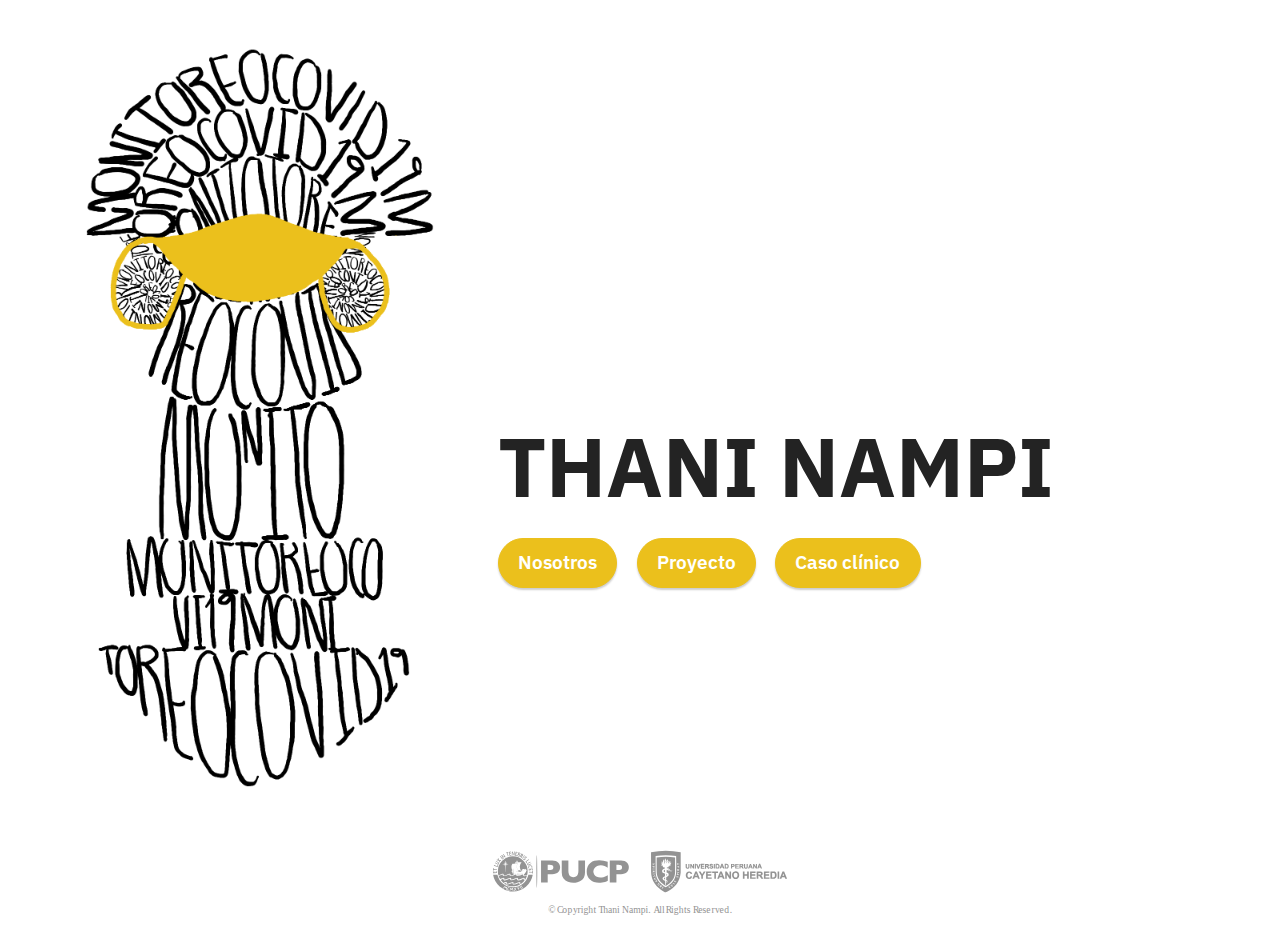
==== index.html @ bcd9b81a "semana2" ====
<!DOCTYPE html>
<html  >
<head>
  <!-- Site made with Mobirise Website Builder v5.0.29, https://mobirise.com -->
  <meta charset="UTF-8">
  <meta http-equiv="X-UA-Compatible" content="IE=edge">
  <meta name="generator" content="Mobirise v5.0.29, mobirise.com">
  <meta name="twitter:card" content="summary_large_image"/>
  <meta name="twitter:image:src" content="assets/images/index-meta.svg">
  <meta property="og:image" content="assets/images/index-meta.svg">
  <meta name="twitter:title" content="THANI NAMPI">
  <meta name="viewport" content="width=device-width, initial-scale=1, minimum-scale=1">
  <link rel="shortcut icon" href="assets/images/team-logo-70x70.png" type="image/x-icon">
  <meta name="description" content="Grupo 08 || Fundamentos de Biodiseño 2020-2">
  
  
  <title>THANI NAMPI</title>
  <link rel="stylesheet" href="assets/web/assets/mobirise-icons2/mobirise2.css">
  <link rel="stylesheet" href="assets/tether/tether.min.css">
  <link rel="stylesheet" href="assets/bootstrap/css/bootstrap.min.css">
  <link rel="stylesheet" href="assets/bootstrap/css/bootstrap-grid.min.css">
  <link rel="stylesheet" href="assets/bootstrap/css/bootstrap-reboot.min.css">
  <link rel="stylesheet" href="assets/animatecss/animate.css">
  <link rel="stylesheet" href="assets/dropdown/css/style.css">
  <link rel="stylesheet" href="assets/socicon/css/styles.css">
  <link rel="stylesheet" href="assets/theme/css/style.css">
  <link rel="preload" as="style" href="assets/mobirise/css/mbr-additional.css"><link rel="stylesheet" href="assets/mobirise/css/mbr-additional.css" type="text/css">
  
  
  
  
</head>
<body>


<section class="engine"><a href="https://mobirise.info/t">amp templates</a></section><section class="header11 cid-s9XpKI7TJL" id="header11-1l">

    

    

    <div class="container">
        <div class="row justify-content-center">
            <div class="col-12 col-md-4 image-wrapper">
                <img class="w-100" src="assets/images/home-header-870x1847.png" alt="">
            </div>
            <div class="col-12 col-md">
                <div class="text-wrapper text-center">
                    <h1 class="mbr-section-title mbr-fonts-style mb-3 display-1"><strong><br></strong><br><strong>THANI NAMPI</strong></h1>
                    
                    <div class="mbr-section-btn mt-3"><a class="btn btn-warning display-7" href="https://thani-nampi.github.io/fundbio20-2/nosotros.html">Nosotros</a> <a class="btn btn-warning display-7" href="proyecto.html">Proyecto</a> <a class="btn btn-warning display-7" href="caso_clinico.html">Caso clínico</a></div>
                </div>
            </div>
        </div>
    </div>
</section>

<section class="footer3 cid-sa3lIPbb8j" once="footers" id="footer3-1z">

    

    

    <div class="container">
        <div class="media-container-row align-center mbr-white">
            
            
            <div class="row row-copirayt">
                <p class="mbr-text mb-0 mbr-fonts-style mbr-white align-center display-4"></p>
            </div>
        </div>
    </div>
</section>


  <script src="assets/web/assets/jquery/jquery.min.js"></script>
  <script src="assets/popper/popper.min.js"></script>
  <script src="assets/tether/tether.min.js"></script>
  <script src="assets/bootstrap/js/bootstrap.min.js"></script>
  <script src="assets/smoothscroll/smooth-scroll.js"></script>
  <script src="assets/viewportchecker/jquery.viewportchecker.js"></script>
  <script src="assets/dropdown/js/nav-dropdown.js"></script>
  <script src="assets/dropdown/js/navbar-dropdown.js"></script>
  <script src="assets/touchswipe/jquery.touch-swipe.min.js"></script>
  <script src="assets/theme/js/script.js"></script>
  
  
  
 <div id="scrollToTop" class="scrollToTop mbr-arrow-up"><a style="text-align: center;"><i class="mbr-arrow-up-icon mbr-arrow-up-icon-cm cm-icon cm-icon-smallarrow-up"></i></a></div>
    <input name="animation" type="hidden">
  </body>
</html>
---- assets/web/assets/mobirise-icons2/mobirise2.css ----
@font-face {
  font-family: 'Moririse2';
  font-display: swap;
  src:  url('mobirise2.eot?f2bix4');
  src:  url('mobirise2.eot?f2bix4#iefix') format('embedded-opentype'),
    url('mobirise2.ttf?f2bix4') format('truetype'),
    url('mobirise2.woff?f2bix4') format('woff'),
    url('mobirise2.svg?f2bix4#mobirise2') format('svg');
  font-weight: normal;
  font-style: normal;
}

[class^="mobi-"], [class*=" mobi-"] {
  /* use !important to prevent issues with browser extensions that change fonts */
  font-family: 'Moririse2' !important;
  speak: none;
  font-style: normal;
  font-weight: normal;
  font-variant: normal;
  text-transform: none;
  line-height: 1;

  /* Better Font Rendering =========== */
  -webkit-font-smoothing: antialiased;
  -moz-osx-font-smoothing: grayscale;
}

.mobi-mbri-add-submenu:before {
  content: "\e900";
}
.mobi-mbri-alert:before {
  content: "\e901";
}
.mobi-mbri-align-center:before {
  content: "\e902";
}
.mobi-mbri-align-justify:before {
  content: "\e903";
}
.mobi-mbri-align-left:before {
  content: "\e904";
}
.mobi-mbri-align-right:before {
  content: "\e905";
}
.mobi-mbri-android:before {
  content: "\e906";
}
.mobi-mbri-apple:before {
  content: "\e907";
}
.mobi-mbri-arrow-down:before {
  content: "\e908";
}
.mobi-mbri-arrow-next:before {
  content: "\e909";
}
.mobi-mbri-arrow-prev:before {
  content: "\e90a";
}
.mobi-mbri-arrow-up:before {
  content: "\e90b";
}
.mobi-mbri-bold:before {
  content: "\e90c";
}
.mobi-mbri-bookmark:before {
  content: "\e90d";
}
.mobi-mbri-bootstrap:before {
  content: "\e90e";
}
.mobi-mbri-briefcase:before {
  content: "\e90f";
}
.mobi-mbri-browse:before {
  content: "\e910";
}
.mobi-mbri-bulleted-list:before {
  content: "\e911";
}
.mobi-mbri-calendar:before {
  content: "\e912";
}
.mobi-mbri-camera:before {
  content: "\e913";
}
.mobi-mbri-cart-add:before {
  content: "\e914";
}
.mobi-mbri-cart-full:before {
  content: "\e915";
}
.mobi-mbri-cash:before {
  content: "\e916";
}
.mobi-mbri-change-style:before {
  content: "\e917";
}
.mobi-mbri-chat:before {
  content: "\e918";
}
.mobi-mbri-clock:before {
  content: "\e919";
}
.mobi-mbri-close:before {
  content: "\e91a";
}
.mobi-mbri-cloud:before {
  content: "\e91b";
}
.mobi-mbri-code:before {
  content: "\e91c";
}
.mobi-mbri-contact-form:before {
  content: "\e91d";
}
.mobi-mbri-credit-card:before {
  content: "\e91e";
}
.mobi-mbri-cursor-click:before {
  content: "\e91f";
}
.mobi-mbri-cust-feedback:before {
  content: "\e920";
}
.mobi-mbri-database:before {
  content: "\e921";
}
.mobi-mbri-delivery:before {
  content: "\e922";
}
.mobi-mbri-desktop:before {
  content: "\e923";
}
.mobi-mbri-devices:before {
  content: "\e924";
}
.mobi-mbri-down:before {
  content: "\e925";
}
.mobi-mbri-download-2:before {
  content: "\e926";
}
.mobi-mbri-download:before {
  content: "\e927";
}
.mobi-mbri-drag-n-drop-2:before {
  content: "\e928";
}
.mobi-mbri-drag-n-drop:before {
  content: "\e929";
}
.mobi-mbri-edit-2:before {
  content: "\e92a";
}
.mobi-mbri-edit:before {
  content: "\e92b";
}
.mobi-mbri-error:before {
  content: "\e92c";
}
.mobi-mbri-extension:before {
  content: "\e92d";
}
.mobi-mbri-features:before {
  content: "\e92e";
}
.mobi-mbri-file:before {
  content: "\e92f";
}
.mobi-mbri-flag:before {
  content: "\e930";
}
.mobi-mbri-folder:before {
  content: "\e931";
}
.mobi-mbri-gift:before {
  content: "\e932";
}
.mobi-mbri-github:before {
  content: "\e933";
}
.mobi-mbri-globe-2:before {
  content: "\e934";
}
.mobi-mbri-globe:before {
  content: "\e935";
}
.mobi-mbri-growing-chart:before {
  content: "\e936";
}
.mobi-mbri-hearth:before {
  content: "\e937";
}
.mobi-mbri-help:before {
  content: "\e938";
}
.mobi-mbri-home:before {
  content: "\e939";
}
.mobi-mbri-hot-cup:before {
  content: "\e93a";
}
.mobi-mbri-idea:before {
  content: "\e93b";
}
.mobi-mbri-image-gallery:before {
  content: "\e93c";
}
.mobi-mbri-image-slider:before {
  content: "\e93d";
}
.mobi-mbri-info:before {
  content: "\e93e";
}
.mobi-mbri-italic:before {
  content: "\e93f";
}
.mobi-mbri-key:before {
  content: "\e940";
}
.mobi-mbri-laptop:before {
  content: "\e941";
}
.mobi-mbri-layers:before {
  content: "\e942";
}
.mobi-mbri-left-right:before {
  content: "\e943";
}
.mobi-mbri-left:before {
  content: "\e944";
}
.mobi-mbri-letter:before {
  content: "\e945";
}
.mobi-mbri-like:before {
  content: "\e946";
}
.mobi-mbri-link:before {
  content: "\e947";
}
.mobi-mbri-lock:before {
  content: "\e948";
}
.mobi-mbri-login:before {
  content: "\e949";
}
.mobi-mbri-logout:before {
  content: "\e94a";
}
.mobi-mbri-magic-stick:before {
  content: "\e94b";
}
.mobi-mbri-map-pin:before {
  content: "\e94c";
}
.mobi-mbri-menu:before {
  content: "\e94d";
}
.mobi-mbri-mobile-2:before {
  content: "\e94e";
}
.mobi-mbri-mobile-horizontal:before {
  content: "\e94f";
}
.mobi-mbri-mobile:before {
  content: "\e950";
}
.mobi-mbri-mobirise:before {
  content: "\e951";
}
.mobi-mbri-more-horizontal:before {
  content: "\e952";
}
.mobi-mbri-more-vertical:before {
  content: "\e953";
}
.mobi-mbri-music:before {
  content: "\e954";
}
.mobi-mbri-new-file:before {
  content: "\e955";
}
.mobi-mbri-numbered-list:before {
  content: "\e956";
}
.mobi-mbri-opened-folder:before {
  content: "\e957";
}
.mobi-mbri-pages:before {
  content: "\e958";
}
.mobi-mbri-paper-plane:before {
  content: "\e959";
}
.mobi-mbri-paperclip:before {
  content: "\e95a";
}
.mobi-mbri-phone:before {
  content: "\e95b";
}
.mobi-mbri-photo:before {
  content: "\e95c";
}
.mobi-mbri-photos:before {
  content: "\e95d";
}
.mobi-mbri-pin:before {
  content: "\e95e";
}
.mobi-mbri-play:before {
  content: "\e95f";
}
.mobi-mbri-plus:before {
  content: "\e960";
}
.mobi-mbri-preview:before {
  content: "\e961";
}
.mobi-mbri-print:before {
  content: "\e962";
}
.mobi-mbri-protect:before {
  content: "\e963";
}
.mobi-mbri-question:before {
  content: "\e964";
}
.mobi-mbri-quote-left:before {
  content: "\e965";
}
.mobi-mbri-quote-right:before {
  content: "\e966";
}
.mobi-mbri-redo:before {
  content: "\e967";
}
.mobi-mbri-refresh:before {
  content: "\e968";
}
.mobi-mbri-responsive-2:before {
  content: "\e969";
}
.mobi-mbri-responsive:before {
  content: "\e96a";
}
.mobi-mbri-right:before {
  content: "\e96b";
}
.mobi-mbri-rocket:before {
  content: "\e96c";
}
.mobi-mbri-sad-face:before {
  content: "\e96d";
}
.mobi-mbri-sale:before {
  content: "\e96e";
}
.mobi-mbri-save:before {
  content: "\e96f";
}
.mobi-mbri-search:before {
  content: "\e970";
}
.mobi-mbri-setting-2:before {
  content: "\e971";
}
.mobi-mbri-setting-3:before {
  content: "\e972";
}
.mobi-mbri-setting:before {
  content: "\e973";
}
.mobi-mbri-share:before {
  content: "\e974";
}
.mobi-mbri-shopping-bag:before {
  content: "\e975";
}
.mobi-mbri-shopping-basket:before {
  content: "\e976";
}
.mobi-mbri-shopping-cart:before {
  content: "\e977";
}
.mobi-mbri-sites:before {
  content: "\e978";
}
.mobi-mbri-smile-face:before {
  content: "\e979";
}
.mobi-mbri-speed:before {
  content: "\e97a";
}
.mobi-mbri-star:before {
  content: "\e97b";
}
.mobi-mbri-success:before {
  content: "\e97c";
}
.mobi-mbri-sun:before {
  content: "\e97d";
}
.mobi-mbri-sun2:before {
  content: "\e97e";
}
.mobi-mbri-tablet-vertical:before {
  content: "\e97f";
}
.mobi-mbri-tablet:before {
  content: "\e980";
}
.mobi-mbri-target:before {
  content: "\e981";
}
.mobi-mbri-timer:before {
  content: "\e982";
}
.mobi-mbri-to-ftp:before {
  content: "\e983";
}
.mobi-mbri-to-local-drive:before {
  content: "\e984";
}
.mobi-mbri-touch-swipe:before {
  content: "\e985";
}
.mobi-mbri-touch:before {
  content: "\e986";
}
.mobi-mbri-trash:before {
  content: "\e987";
}
.mobi-mbri-underline:before {
  content: "\e988";
}
.mobi-mbri-undo:before {
  content: "\e989";
}
.mobi-mbri-unlink:before {
  content: "\e98a";
}
.mobi-mbri-unlock:before {
  content: "\e98b";
}
.mobi-mbri-up-down:before {
  content: "\e98c";
}
.mobi-mbri-up:before {
  content: "\e98d";
}
.mobi-mbri-update:before {
  content: "\e98e";
}
.mobi-mbri-upload-2:before {
  content: "\e98f";
}
.mobi-mbri-upload:before {
  content: "\e990";
}
.mobi-mbri-user-2:before {
  content: "\e991";
}
.mobi-mbri-user:before {
  content: "\e992";
}
.mobi-mbri-users:before {
  content: "\e993";
}
.mobi-mbri-video-play:before {
  content: "\e994";
}
.mobi-mbri-video:before {
  content: "\e995";
}
.mobi-mbri-watch:before {
  content: "\e996";
}
.mobi-mbri-website-theme-2:before {
  content: "\e997";
}
.mobi-mbri-website-theme:before {
  content: "\e998";
}
.mobi-mbri-wifi:before {
  content: "\e999";
}
.mobi-mbri-windows:before {
  content: "\e99a";
}
.mobi-mbri-zoom-in:before {
  content: "\e99b";
}
.mobi-mbri-zoom-out:before {
  content: "\e99c";
}
---- assets/dropdown/css/style.css ----
.navbar-dropdown {
  left: 0;
  padding: 0;
  position: absolute;
  right: 0;
  top: 0;
  transition: all 0.45s ease;
  z-index: 1030;
  background: #282828; }
  .navbar-dropdown .navbar-logo {
    margin-right: 0.8rem;
    transition: margin 0.3s ease-in-out;
    vertical-align: middle; }
    .navbar-dropdown .navbar-logo img {
      height: 3.125rem;
      transition: all 0.3s ease-in-out; }
    .navbar-dropdown .navbar-logo.mbr-iconfont {
      font-size: 3.125rem;
      line-height: 3.125rem; }
  .navbar-dropdown .navbar-caption {
    font-weight: 700;
    white-space: normal;
    vertical-align: -4px;
    line-height: 3.125rem !important; }
    .navbar-dropdown .navbar-caption, .navbar-dropdown .navbar-caption:hover {
      color: inherit;
      text-decoration: none; }
  .navbar-dropdown .mbr-iconfont + .navbar-caption {
    vertical-align: -1px; }
  .navbar-dropdown.navbar-fixed-top {
    position: fixed; }
  .navbar-dropdown .navbar-brand span {
    vertical-align: -4px; }
  .navbar-dropdown.bg-color.transparent {
    background: none; }
  .navbar-dropdown.navbar-short .navbar-brand {
    padding: 0.625rem 0; }
    .navbar-dropdown.navbar-short .navbar-brand span {
      vertical-align: -1px; }
  .navbar-dropdown.navbar-short .navbar-caption {
    line-height: 2.375rem !important;
    vertical-align: -2px; }
  .navbar-dropdown.navbar-short .navbar-logo {
    margin-right: 0.5rem; }
    .navbar-dropdown.navbar-short .navbar-logo img {
      height: 2.375rem; }
    .navbar-dropdown.navbar-short .navbar-logo.mbr-iconfont {
      font-size: 2.375rem;
      line-height: 2.375rem; }
  .navbar-dropdown.navbar-short .mbr-table-cell {
    height: 3.625rem; }
  .navbar-dropdown .navbar-close {
    left: 0.6875rem;
    position: fixed;
    top: 0.75rem;
    z-index: 1000; }
  .navbar-dropdown .hamburger-icon {
    content: "";
    display: inline-block;
    vertical-align: middle;
    width: 16px;
    -webkit-box-shadow: 0 -6px 0 1px #282828,0 0 0 1px #282828,0 6px 0 1px #282828;
    -moz-box-shadow: 0 -6px 0 1px #282828,0 0 0 1px #282828,0 6px 0 1px #282828;
    box-shadow: 0 -6px 0 1px #282828,0 0 0 1px #282828,0 6px 0 1px #282828; }

.dropdown-menu .dropdown-toggle[data-toggle="dropdown-submenu"]::after {
  border-bottom: 0.35em solid transparent;
  border-left: 0.35em solid;
  border-right: 0;
  border-top: 0.35em solid transparent;
  margin-left: 0.3rem; }

.dropdown-menu .dropdown-item:focus {
  outline: 0; }

.nav-dropdown {
  font-size: 0.75rem;
  font-weight: 500;
  height: auto !important; }
  .nav-dropdown .nav-btn {
    padding-left: 1rem; }
  .nav-dropdown .link {
    margin: .667em 1.667em;
    font-weight: 500;
    padding: 0;
    transition: color .2s ease-in-out; }
    .nav-dropdown .link.dropdown-toggle {
      margin-right: 2.583em; }
      .nav-dropdown .link.dropdown-toggle::after {
        margin-left: .25rem;
        border-top: 0.35em solid;
        border-right: 0.35em solid transparent;
        border-left: 0.35em solid transparent;
        border-bottom: 0; }
      .nav-dropdown .link.dropdown-toggle[aria-expanded="true"] {
        margin: 0;
        padding: 0.667em 3.263em  0.667em 1.667em; }
  .nav-dropdown .link::after,
  .nav-dropdown .dropdown-item::after {
    color: inherit; }
  .nav-dropdown .btn {
    font-size: 0.75rem;
    font-weight: 700;
    letter-spacing: 0;
    margin-bottom: 0;
    padding-left: 1.25rem;
    padding-right: 1.25rem; }
  .nav-dropdown .dropdown-menu {
    border-radius: 0;
    border: 0;
    left: 0;
    margin: 0;
    padding-bottom: 1.25rem;
    padding-top: 1.25rem;
    position: relative; }
  .nav-dropdown .dropdown-submenu {
    margin-left: 0.125rem;
    top: 0; }
  .nav-dropdown .dropdown-item {
    font-weight: 500;
    line-height: 2;
    padding: 0.3846em 4.615em 0.3846em 1.5385em;
    position: relative;
    transition: color .2s ease-in-out, background-color .2s ease-in-out; }
    .nav-dropdown .dropdown-item::after {
      margin-top: -0.3077em;
      position: absolute;
      right: 1.1538em;
      top: 50%; }
    .nav-dropdown .dropdown-item:focus, .nav-dropdown .dropdown-item:hover {
      background: none; }

@media (max-width: 767px) {
  .nav-dropdown.navbar-toggleable-sm {
    bottom: 0;
    display: none;
    left: 0;
    overflow-x: hidden;
    position: fixed;
    top: 0;
    transform: translateX(-100%);
    -ms-transform: translateX(-100%);
    -webkit-transform: translateX(-100%);
    width: 18.75rem;
    z-index: 999; } }
.nav-dropdown.navbar-toggleable-xl {
  bottom: 0;
  display: none;
  left: 0;
  overflow-x: hidden;
  position: fixed;
  top: 0;
  transform: translateX(-100%);
  -ms-transform: translateX(-100%);
  -webkit-transform: translateX(-100%);
  width: 18.75rem;
  z-index: 999; }

.nav-dropdown-sm {
  display: block !important;
  overflow-x: hidden;
  overflow: auto;
  padding-top: 3.875rem; }
  .nav-dropdown-sm::after {
    content: "";
    display: block;
    height: 3rem;
    width: 100%; }
  .nav-dropdown-sm.collapse.in ~ .navbar-close {
    display: block !important; }
  .nav-dropdown-sm.collapsing, .nav-dropdown-sm.collapse.in {
    transform: translateX(0);
    -ms-transform: translateX(0);
    -webkit-transform: translateX(0);
    transition: all 0.25s ease-out;
    -webkit-transition: all 0.25s ease-out;
    background: #282828; }
  .nav-dropdown-sm.collapsing[aria-expanded="false"] {
    transform: translateX(-100%);
    -ms-transform: translateX(-100%);
    -webkit-transform: translateX(-100%); }
  .nav-dropdown-sm .nav-item {
    display: block;
    margin-left: 0 !important;
    padding-left: 0; }
  .nav-dropdown-sm .link,
  .nav-dropdown-sm .dropdown-item {
    border-top: 1px dotted rgba(255, 255, 255, 0.1);
    font-size: 0.8125rem;
    line-height: 1.6;
    margin: 0 !important;
    padding: 0.875rem 2.4rem 0.875rem 1.5625rem !important;
    position: relative;
    white-space: normal; }
    .nav-dropdown-sm .link:focus, .nav-dropdown-sm .link:hover,
    .nav-dropdown-sm .dropdown-item:focus,
    .nav-dropdown-sm .dropdown-item:hover {
      background: rgba(0, 0, 0, 0.2) !important;
      color: #c0a375; }
  .nav-dropdown-sm .nav-btn {
    position: relative;
    padding: 1.5625rem 1.5625rem 0 1.5625rem; }
    .nav-dropdown-sm .nav-btn::before {
      border-top: 1px dotted rgba(255, 255, 255, 0.1);
      content: "";
      left: 0;
      position: absolute;
      top: 0;
      width: 100%; }
    .nav-dropdown-sm .nav-btn + .nav-btn {
      padding-top: 0.625rem; }
      .nav-dropdown-sm .nav-btn + .nav-btn::before {
        display: none; }
  .nav-dropdown-sm .btn {
    padding: 0.625rem 0; }
  .nav-dropdown-sm .dropdown-toggle[data-toggle="dropdown-submenu"]::after {
    margin-left: .25rem;
    border-top: 0.35em solid;
    border-right: 0.35em solid transparent;
    border-left: 0.35em solid transparent;
    border-bottom: 0; }
  .nav-dropdown-sm .dropdown-toggle[data-toggle="dropdown-submenu"][aria-expanded="true"]::after {
    border-top: 0;
    border-right: 0.35em solid transparent;
    border-left: 0.35em solid transparent;
    border-bottom: 0.35em solid; }
  .nav-dropdown-sm .dropdown-menu {
    margin: 0;
    padding: 0;
    position: relative;
    top: 0;
    left: 0;
    width: 100%;
    border: 0;
    float: none;
    border-radius: 0;
    background: none; }
  .nav-dropdown-sm .dropdown-submenu {
    left: 100%;
    margin-left: 0.125rem;
    margin-top: -1.25rem;
    top: 0; }

.navbar-toggleable-sm .nav-dropdown .dropdown-menu {
  position: absolute; }

.navbar-toggleable-sm .nav-dropdown .dropdown-submenu {
  left: 100%;
  margin-left: 0.125rem;
  margin-top: -1.25rem;
  top: 0; }

.navbar-toggleable-sm.opened .nav-dropdown .dropdown-menu {
  position: relative; }

.navbar-toggleable-sm.opened .nav-dropdown .dropdown-submenu {
  left: 0;
  margin-left: 00rem;
  margin-top: 0rem;
  top: 0; }

.is-builder .nav-dropdown.collapsing {
  transition: none !important; }

/*# sourceMappingURL=style.css.map */
---- assets/socicon/css/styles.css ----
@charset "UTF-8";

@font-face {
  font-family: 'Socicon';
  src:  url('../fonts/socicon.eot');
  src:  url('../fonts/socicon.eot?#iefix') format('embedded-opentype'),
    url('../fonts/socicon.woff2') format('woff2'),
    url('../fonts/socicon.ttf') format('truetype'),
    url('../fonts/socicon.woff') format('woff'),
    url('../fonts/socicon.svg#socicon') format('svg');
  font-weight: normal;
  font-style: normal;
}

[data-icon]:before {
  font-family: "socicon" !important;
  content: attr(data-icon);
  font-style: normal !important;
  font-weight: normal !important;
  font-variant: normal !important;
  text-transform: none !important;
  speak: none;
  line-height: 1;
  -webkit-font-smoothing: antialiased;
  -moz-osx-font-smoothing: grayscale;
}

[class^="socicon-"], [class*=" socicon-"] {
  /* use !important to prevent issues with browser extensions that change fonts */
  font-family: 'Socicon' !important;
  speak: none;
  font-style: normal;
  font-weight: normal;
  font-variant: normal;
  text-transform: none;
  line-height: 1;

  /* Better Font Rendering =========== */
  -webkit-font-smoothing: antialiased;
  -moz-osx-font-smoothing: grayscale;
}

.socicon-eitaa:before {
  content: "\e97c";
}
.socicon-soroush:before {
  content: "\e97d";
}
.socicon-bale:before {
  content: "\e97e";
}
.socicon-zazzle:before {
  content: "\e97b";
}
.socicon-society6:before {
  content: "\e97a";
}
.socicon-redbubble:before {
  content: "\e979";
}
.socicon-avvo:before {
  content: "\e978";
}
.socicon-stitcher:before {
  content: "\e977";
}
.socicon-googlehangouts:before {
  content: "\e974";
}
.socicon-dlive:before {
  content: "\e975";
}
.socicon-vsco:before {
  content: "\e976";
}
.socicon-flipboard:before {
  content: "\e973";
}
.socicon-ubuntu:before {
  content: "\e958";
}
.socicon-artstation:before {
  content: "\e959";
}
.socicon-invision:before {
  content: "\e95a";
}
.socicon-torial:before {
  content: "\e95b";
}
.socicon-collectorz:before {
  content: "\e95c";
}
.socicon-seenthis:before {
  content: "\e95d";
}
.socicon-googleplaymusic:before {
  content: "\e95e";
}
.socicon-debian:before {
  content: "\e95f";
}
.socicon-filmfreeway:before {
  content: "\e960";
}
.socicon-gnome:before {
  content: "\e961";
}
.socicon-itchio:before {
  content: "\e962";
}
.socicon-jamendo:before {
  content: "\e963";
}
.socicon-mix:before {
  content: "\e964";
}
.socicon-sharepoint:before {
  content: "\e965";
}
.socicon-tinder:before {
  content: "\e966";
}
.socicon-windguru:before {
  content: "\e967";
}
.socicon-cdbaby:before {
  content: "\e968";
}
.socicon-elementaryos:before {
  content: "\e969";
}
.socicon-stage32:before {
  content: "\e96a";
}
.socicon-tiktok:before {
  content: "\e96b";
}
.socicon-gitter:before {
  content: "\e96c";
}
.socicon-letterboxd:before {
  content: "\e96d";
}
.socicon-threema:before {
  content: "\e96e";
}
.socicon-splice:before {
  content: "\e96f";
}
.socicon-metapop:before {
  content: "\e970";
}
.socicon-naver:before {
  content: "\e971";
}
.socicon-remote:before {
  content: "\e972";
}
.socicon-internet:before {
  content: "\e957";
}
.socicon-moddb:before {
  content: "\e94b";
}
.socicon-indiedb:before {
  content: "\e94c";
}
.socicon-traxsource:before {
  content: "\e94d";
}
.socicon-gamefor:before {
  content: "\e94e";
}
.socicon-pixiv:before {
  content: "\e94f";
}
.socicon-myanimelist:before {
  content: "\e950";
}
.socicon-blackberry:before {
  content: "\e951";
}
.socicon-wickr:before {
  content: "\e952";
}
.socicon-spip:before {
  content: "\e953";
}
.socicon-napster:before {
  content: "\e954";
}
.socicon-beatport:before {
  content: "\e955";
}
.socicon-hackerone:before {
  content: "\e956";
}
.socicon-hackernews:before {
  content: "\e946";
}
.socicon-smashwords:before {
  content: "\e947";
}
.socicon-kobo:before {
  content: "\e948";
}
.socicon-bookbub:before {
  content: "\e949";
}
.socicon-mailru:before {
  content: "\e94a";
}
.socicon-gitlab:before {
  content: "\e945";
}
.socicon-instructables:before {
  content: "\e944";
}
.socicon-portfolio:before {
  content: "\e943";
}
.socicon-codered:before {
  content: "\e940";
}
.socicon-origin:before {
  content: "\e941";
}
.socicon-nextdoor:before {
  content: "\e942";
}
.socicon-udemy:before {
  content: "\e93f";
}
.socicon-livemaster:before {
  content: "\e93e";
}
.socicon-crunchbase:before {
  content: "\e93b";
}
.socicon-homefy:before {
  content: "\e93c";
}
.socicon-calendly:before {
  content: "\e93d";
}
.socicon-realtor:before {
  content: "\e90f";
}
.socicon-tidal:before {
  content: "\e910";
}
.socicon-qobuz:before {
  content: "\e911";
}
.socicon-natgeo:before {
  content: "\e912";
}
.socicon-mastodon:before {
  content: "\e913";
}
.socicon-unsplash:before {
  content: "\e914";
}
.socicon-homeadvisor:before {
  content: "\e915";
}
.socicon-angieslist:before {
  content: "\e916";
}
.socicon-codepen:before {
  content: "\e917";
}
.socicon-slack:before {
  content: "\e918";
}
.socicon-openaigym:before {
  content: "\e919";
}
.socicon-logmein:before {
  content: "\e91a";
}
.socicon-fiverr:before {
  content: "\e91b";
}
.socicon-gotomeeting:before {
  content: "\e91c";
}
.socicon-aliexpress:before {
  content: "\e91d";
}
.socicon-guru:before {
  content: "\e91e";
}
.socicon-appstore:before {
  content: "\e91f";
}
.socicon-homes:before {
  content: "\e920";
}
.socicon-zoom:before {
  content: "\e921";
}
.socicon-alibaba:before {
  content: "\e922";
}
.socicon-craigslist:before {
  content: "\e923";
}
.socicon-wix:before {
  content: "\e924";
}
.socicon-redfin:before {
  content: "\e925";
}
.socicon-googlecalendar:before {
  content: "\e926";
}
.socicon-shopify:before {
  content: "\e927";
}
.socicon-freelancer:before {
  content: "\e928";
}
.socicon-seedrs:before {
  content: "\e929";
}
.socicon-bing:before {
  content: "\e92a";
}
.socicon-doodle:before {
  content: "\e92b";
}
.socicon-bonanza:before {
  content: "\e92c";
}
.socicon-squarespace:before {
  content: "\e92d";
}
.socicon-toptal:before {
  content: "\e92e";
}
.socicon-gust:before {
  content: "\e92f";
}
.socicon-ask:before {
  content: "\e930";
}
.socicon-trulia:before {
  content: "\e931";
}
.socicon-loomly:before {
  content: "\e932";
}
.socicon-ghost:before {
  content: "\e933";
}
.socicon-upwork:before {
  content: "\e934";
}
.socicon-fundable:before {
  content: "\e935";
}
.socicon-booking:before {
  content: "\e936";
}
.socicon-googlemaps:before {
  content: "\e937";
}
.socicon-zillow:before {
  content: "\e938";
}
.socicon-niconico:before {
  content: "\e939";
}
.socicon-toneden:before {
  content: "\e93a";
}
.socicon-augment:before {
  content: "\e908";
}
.socicon-bitbucket:before {
  content: "\e909";
}
.socicon-fyuse:before {
  content: "\e90a";
}
.socicon-yt-gaming:before {
  content: "\e90b";
}
.socicon-sketchfab:before {
  content: "\e90c";
}
.socicon-mobcrush:before {
  content: "\e90d";
}
.socicon-microsoft:before {
  content: "\e90e";
}
.socicon-pandora:before {
  content: "\e907";
}
.socicon-messenger:before {
  content: "\e906";
}
.socicon-gamewisp:before {
  content: "\e905";
}
.socicon-bloglovin:before {
  content: "\e904";
}
.socicon-tunein:before {
  content: "\e903";
}
.socicon-gamejolt:before {
  content: "\e901";
}
.socicon-trello:before {
  content: "\e902";
}
.socicon-spreadshirt:before {
  content: "\e900";
}
.socicon-500px:before {
  content: "\e000";
}
.socicon-8tracks:before {
  content: "\e001";
}
.socicon-airbnb:before {
  content: "\e002";
}
.socicon-alliance:before {
  content: "\e003";
}
.socicon-amazon:before {
  content: "\e004";
}
.socicon-amplement:before {
  content: "\e005";
}
.socicon-android:before {
  content: "\e006";
}
.socicon-angellist:before {
  content: "\e007";
}
.socicon-apple:before {
  content: "\e008";
}
.socicon-appnet:before {
  content: "\e009";
}
.socicon-baidu:before {
  content: "\e00a";
}
.socicon-bandcamp:before {
  content: "\e00b";
}
.socicon-battlenet:before {
  content: "\e00c";
}
.socicon-mixer:before {
  content: "\e00d";
}
.socicon-bebee:before {
  content: "\e00e";
}
.socicon-bebo:before {
  content: "\e00f";
}
.socicon-behance:before {
  content: "\e010";
}
.socicon-blizzard:before {
  content: "\e011";
}
.socicon-blogger:before {
  content: "\e012";
}
.socicon-buffer:before {
  content: "\e013";
}
.socicon-chrome:before {
  content: "\e014";
}
.socicon-coderwall:before {
  content: "\e015";
}
.socicon-curse:before {
  content: "\e016";
}
.socicon-dailymotion:before {
  content: "\e017";
}
.socicon-deezer:before {
  content: "\e018";
}
.socicon-delicious:before {
  content: "\e019";
}
.socicon-deviantart:before {
  content: "\e01a";
}
.socicon-diablo:before {
  content: "\e01b";
}
.socicon-digg:before {
  content: "\e01c";
}
.socicon-discord:before {
  content: "\e01d";
}
.socicon-disqus:before {
  content: "\e01e";
}
.socicon-douban:before {
  content: "\e01f";
}
.socicon-draugiem:before {
  content: "\e020";
}
.socicon-dribbble:before {
  content: "\e021";
}
.socicon-drupal:before {
  content: "\e022";
}
.socicon-ebay:before {
  content: "\e023";
}
.socicon-ello:before {
  content: "\e024";
}
.socicon-endomodo:before {
  content: "\e025";
}
.socicon-envato:before {
  content: "\e026";
}
.socicon-etsy:before {
  content: "\e027";
}
.socicon-facebook:before {
  content: "\e028";
}
.socicon-feedburner:before {
  content: "\e029";
}
.socicon-filmweb:before {
  content: "\e02a";
}
.socicon-firefox:before {
  content: "\e02b";
}
.socicon-flattr:before {
  content: "\e02c";
}
.socicon-flickr:before {
  content: "\e02d";
}
.socicon-formulr:before {
  content: "\e02e";
}
.socicon-forrst:before {
  content: "\e02f";
}
.socicon-foursquare:before {
  content: "\e030";
}
.socicon-friendfeed:before {
  content: "\e031";
}
.socicon-github:before {
  content: "\e032";
}
.socicon-goodreads:before {
  content: "\e033";
}
.socicon-google:before {
  content: "\e034";
}
.socicon-googlescholar:before {
  content: "\e035";
}
.socicon-googlegroups:before {
  content: "\e036";
}
.socicon-googlephotos:before {
  content: "\e037";
}
.socicon-googleplus:before {
  content: "\e038";
}
.socicon-grooveshark:before {
  content: "\e039";
}
.socicon-hackerrank:before {
  content: "\e03a";
}
.socicon-hearthstone:before {
  content: "\e03b";
}
.socicon-hellocoton:before {
  content: "\e03c";
}
.socicon-heroes:before {
  content: "\e03d";
}
.socicon-smashcast:before {
  content: "\e03e";
}
.socicon-horde:before {
  content: "\e03f";
}
.socicon-houzz:before {
  content: "\e040";
}
.socicon-icq:before {
  content: "\e041";
}
.socicon-identica:before {
  content: "\e042";
}
.socicon-imdb:before {
  content: "\e043";
}
.socicon-instagram:before {
  content: "\e044";
}
.socicon-issuu:before {
  content: "\e045";
}
.socicon-istock:before {
  content: "\e046";
}
.socicon-itunes:before {
  content: "\e047";
}
.socicon-keybase:before {
  content: "\e048";
}
.socicon-lanyrd:before {
  content: "\e049";
}
.socicon-lastfm:before {
  content: "\e04a";
}
.socicon-line:before {
  content: "\e04b";
}
.socicon-linkedin:before {
  content: "\e04c";
}
.socicon-livejournal:before {
  content: "\e04d";
}
.socicon-lyft:before {
  content: "\e04e";
}
.socicon-macos:before {
  content: "\e04f";
}
.socicon-mail:before {
  content: "\e050";
}
.socicon-medium:before {
  content: "\e051";
}
.socicon-meetup:before {
  content: "\e052";
}
.socicon-mixcloud:before {
  content: "\e053";
}
.socicon-modelmayhem:before {
  content: "\e054";
}
.socicon-mumble:before {
  content: "\e055";
}
.socicon-myspace:before {
  content: "\e056";
}
.socicon-newsvine:before {
  content: "\e057";
}
.socicon-nintendo:before {
  content: "\e058";
}
.socicon-npm:before {
  content: "\e059";
}
.socicon-odnoklassniki:before {
  content: "\e05a";
}
.socicon-openid:before {
  content: "\e05b";
}
.socicon-opera:before {
  content: "\e05c";
}
.socicon-outlook:before {
  content: "\e05d";
}
.socicon-overwatch:before {
  content: "\e05e";
}
.socicon-patreon:before {
  content: "\e05f";
}
.socicon-paypal:before {
  content: "\e060";
}
.socicon-periscope:before {
  content: "\e061";
}
.socicon-persona:before {
  content: "\e062";
}
.socicon-pinterest:before {
  content: "\e063";
}
.socicon-play:before {
  content: "\e064";
}
.socicon-player:before {
  content: "\e065";
}
.socicon-playstation:before {
  content: "\e066";
}
.socicon-pocket:before {
  content: "\e067";
}
.socicon-qq:before {
  content: "\e068";
}
.socicon-quora:before {
  content: "\e069";
}
.socicon-raidcall:before {
  content: "\e06a";
}
.socicon-ravelry:before {
  content: "\e06b";
}
.socicon-reddit:before {
  content: "\e06c";
}
.socicon-renren:before {
  content: "\e06d";
}
.socicon-researchgate:before {
  content: "\e06e";
}
.socicon-residentadvisor:before {
  content: "\e06f";
}
.socicon-reverbnation:before {
  content: "\e070";
}
.socicon-rss:before {
  content: "\e071";
}
.socicon-sharethis:before {
  content: "\e072";
}
.socicon-skype:before {
  content: "\e073";
}
.socicon-slideshare:before {
  content: "\e074";
}
.socicon-smugmug:before {
  content: "\e075";
}
.socicon-snapchat:before {
  content: "\e076";
}
.socicon-songkick:before {
  content: "\e077";
}
.socicon-soundcloud:before {
  content: "\e078";
}
.socicon-spotify:before {
  content: "\e079";
}
.socicon-stackexchange:before {
  content: "\e07a";
}
.socicon-stackoverflow:before {
  content: "\e07b";
}
.socicon-starcraft:before {
  content: "\e07c";
}
.socicon-stayfriends:before {
  content: "\e07d";
}
.socicon-steam:before {
  content: "\e07e";
}
.socicon-storehouse:before {
  content: "\e07f";
}
.socicon-strava:before {
  content: "\e080";
}
.socicon-streamjar:before {
  content: "\e081";
}
.socicon-stumbleupon:before {
  content: "\e082";
}
.socicon-swarm:before {
  content: "\e083";
}
.socicon-teamspeak:before {
  content: "\e084";
}
.socicon-teamviewer:before {
  content: "\e085";
}
.socicon-technorati:before {
  content: "\e086";
}
.socicon-telegram:before {
  content: "\e087";
}
.socicon-tripadvisor:before {
  content: "\e088";
}
.socicon-tripit:before {
  content: "\e089";
}
.socicon-triplej:before {
  content: "\e08a";
}
.socicon-tumblr:before {
  content: "\e08b";
}
.socicon-twitch:before {
  content: "\e08c";
}
.socicon-twitter:before {
  content: "\e08d";
}
.socicon-uber:before {
  content: "\e08e";
}
.socicon-ventrilo:before {
  content: "\e08f";
}
.socicon-viadeo:before {
  content: "\e090";
}
.socicon-viber:before {
  content: "\e091";
}
.socicon-viewbug:before {
  content: "\e092";
}
.socicon-vimeo:before {
  content: "\e093";
}
.socicon-vine:before {
  content: "\e094";
}
.socicon-vkontakte:before {
  content: "\e095";
}
.socicon-warcraft:before {
  content: "\e096";
}
.socicon-wechat:before {
  content: "\e097";
}
.socicon-weibo:before {
  content: "\e098";
}
.socicon-whatsapp:before {
  content: "\e099";
}
.socicon-wikipedia:before {
  content: "\e09a";
}
.socicon-windows:before {
  content: "\e09b";
}
.socicon-wordpress:before {
  content: "\e09c";
}
.socicon-wykop:before {
  content: "\e09d";
}
.socicon-xbox:before {
  content: "\e09e";
}
.socicon-xing:before {
  content: "\e09f";
}
.socicon-yahoo:before {
  content: "\e0a0";
}
.socicon-yammer:before {
  content: "\e0a1";
}
.socicon-yandex:before {
  content: "\e0a2";
}
.socicon-yelp:before {
  content: "\e0a3";
}
.socicon-younow:before {
  content: "\e0a4";
}
.socicon-youtube:before {
  content: "\e0a5";
}
.socicon-zapier:before {
  content: "\e0a6";
}
.socicon-zerply:before {
  content: "\e0a7";
}
.socicon-zomato:before {
  content: "\e0a8";
}
.socicon-zynga:before {
  content: "\e0a9";
}
---- assets/theme/css/style.css ----
section {
  background-color: #ffffff; }

.form-control:focus {
  box-shadow: none; }

:focus {
  outline: none; }

section,
.container,
.container-fluid {
  position: relative;
  word-wrap: break-word; }

a.mbr-iconfont:hover {
  text-decoration: none; }

.article .lead p,
.article .lead ul,
.article .lead ol,
.article .lead pre,
.article .lead blockquote {
  margin-bottom: 0; }

a {
  font-style: normal;
  font-weight: 400;
  cursor: pointer; }
  a, a:hover {
    text-decoration: none; }

figure {
  margin-bottom: 0; }

body {
  color: #232323; }

h1,
h2,
h3,
h4,
h5,
h6,
.display-1,
.display-2,
.display-4,
.display-5,
.display-7,
span,
p,
a {
  line-height: 1;
  word-break: break-word;
  word-wrap: break-word;
  font-weight: 400; }

b,
strong {
  font-weight: bold; }

input:-webkit-autofill, input:-webkit-autofill:hover, input:-webkit-autofill:focus, input:-webkit-autofill:active {
  transition-delay: 9999s;
  transition-property: background-color, color; }

textarea[type="hidden"] {
  display: none; }

body {
  position: relative; }

section {
  background-position: 50% 50%;
  background-repeat: no-repeat;
  background-size: cover; }
  section .mbr-background-video,
  section .mbr-background-video-preview {
    position: absolute;
    bottom: 0;
    left: 0;
    right: 0;
    top: 0; }

.hidden {
  visibility: hidden; }

.mbr-z-index20 {
  z-index: 20; }

/*! Base colors */
.mbr-white {
  color: #ffffff; }

.mbr-black {
  color: #111111; }

.mbr-bg-white {
  background-color: #ffffff; }

.mbr-bg-black {
  background-color: #000000; }

/*! Text-aligns */
.align-left {
  text-align: left; }

.align-center {
  text-align: center; }

.align-right {
  text-align: right; }

/*! Font-weight  */
.mbr-light {
  font-weight: 300; }

.mbr-regular {
  font-weight: 400; }

.mbr-semibold {
  font-weight: 500; }

.mbr-bold {
  font-weight: 700; }

/*! Media  */
.media-size-item {
  flex: 1 1 auto; }

.media-content {
  flex-basis: 100%; }

.media-container-row {
  display: flex;
  flex-direction: row;
  flex-wrap: wrap;
  justify-content: center;
  align-content: center;
  align-items: start; }
  .media-container-row .media-size-item {
    width: 400px; }

.media-container-column {
  display: flex;
  flex-direction: column;
  flex-wrap: wrap;
  justify-content: center;
  align-content: center;
  align-items: stretch; }
  .media-container-column > * {
    width: 100%; }

@media (min-width: 992px) {
  .media-container-row {
    flex-wrap: nowrap; } }
figure {
  overflow: hidden; }

figure[mbr-media-size] {
  transition: width 0.1s; }

img,
iframe {
  display: block;
  width: 100%; }

.card {
  background-color: transparent;
  border: none; }

.card-box {
  width: 100%; }

.card-img {
  text-align: center;
  flex-shrink: 0;
  -webkit-flex-shrink: 0; }

.media {
  max-width: 100%;
  margin: 0 auto; }

.mbr-figure {
  align-self: center; }

.media-container > div {
  max-width: 100%; }

.mbr-figure img,
.card-img img {
  width: 100%; }

@media (max-width: 991px) {
  .media-size-item {
    width: auto !important; }

  .media {
    width: auto; }

  .mbr-figure {
    width: 100% !important; } }
/*! Buttons */
.mbr-section-btn {
  margin-left: -0.6rem;
  margin-right: -0.6rem;
  font-size: 0; }

.btn {
  font-weight: 600;
  border-width: 1px;
  font-style: normal;
  margin: 0.6rem 0.6rem;
  white-space: normal;
  transition: all 0.2s ease-in-out;
  display: inline-flex;
  align-items: center;
  justify-content: center;
  word-break: break-word; }

.btn-sm {
  font-weight: 600;
  letter-spacing: 0px;
  transition: all 0.3s ease-in-out; }

.btn-md {
  font-weight: 600;
  letter-spacing: 0px;
  transition: all 0.3s ease-in-out; }

.btn-lg {
  font-weight: 600;
  letter-spacing: 0px;
  transition: all 0.3s ease-in-out; }

.btn-form {
  margin: 0; }
  .btn-form:hover {
    cursor: pointer; }

nav .mbr-section-btn {
  margin-left: 0rem;
  margin-right: 0rem; }

/*! Btn icon margin */
.btn .mbr-iconfont,
.btn.btn-sm .mbr-iconfont {
  order: 1;
  cursor: pointer;
  margin-left: 0.5rem;
  vertical-align: sub; }

.btn.btn-md .mbr-iconfont,
.btn.btn-md .mbr-iconfont {
  margin-left: 0.8rem; }

.mbr-regular {
  font-weight: 400; }

.mbr-semibold {
  font-weight: 500; }

.mbr-bold {
  font-weight: 700; }

[type="submit"] {
  -webkit-appearance: none; }

/*! Full-screen */
.mbr-fullscreen .mbr-overlay {
  min-height: 100vh; }

.mbr-fullscreen {
  display: flex;
  display: -webkit-flex;
  display: -moz-flex;
  display: -ms-flex;
  display: -o-flex;
  align-items: center;
  min-height: 100vh;
  padding-top: 3rem;
  padding-bottom: 3rem; }

/*! Map */
.map {
  height: 25rem;
  position: relative; }
  .map iframe {
    width: 100%;
    height: 100%; }

/* Form */
.form-asterisk {
  font-family: initial;
  position: absolute;
  top: -2px;
  font-weight: normal; }

/*! Scroll to top arrow */
.mbr-arrow-up {
  bottom: 25px;
  right: 90px;
  position: fixed;
  text-align: right;
  z-index: 5000;
  color: #ffffff;
  font-size: 32px; }

.mbr-arrow-up a {
  background: rgba(0, 0, 0, 0.2);
  border-radius: 50%;
  color: #fff;
  display: inline-block;
  height: 60px;
  width: 60px;
  outline-style: none !important;
  position: relative;
  text-decoration: none;
  transition: all 0.3s ease-in-out;
  cursor: pointer;
  text-align: center; }
  .mbr-arrow-up a:hover {
    background-color: rgba(0, 0, 0, 0.4); }
  .mbr-arrow-up a i {
    line-height: 60px; }

.mbr-arrow-up-icon {
  display: block;
  color: #fff; }

.mbr-arrow-up-icon::before {
  content: "\203a";
  display: inline-block;
  font-family: serif;
  font-size: 32px;
  line-height: 1;
  font-style: normal;
  position: relative;
  top: 6px;
  left: -4px;
  transform: rotate(-90deg); }

/*! Arrow Down */
.mbr-arrow {
  position: absolute;
  bottom: 45px;
  left: 50%;
  width: 60px;
  height: 60px;
  cursor: pointer;
  background-color: rgba(80, 80, 80, 0.5);
  border-radius: 50%;
  transform: translateX(-50%); }
  .mbr-arrow > a {
    display: inline-block;
    text-decoration: none;
    outline-style: none;
    animation: arrowdown 1.7s ease-in-out infinite; }
    .mbr-arrow > a > i {
      position: absolute;
      top: -2px;
      left: 15px;
      font-size: 2rem; }

@keyframes arrowdown {
  0% {
    transform: translateY(0px); }
  50% {
    transform: translateY(-5px); }
  100% {
    transform: translateY(0px); } }
@-webkit-keyframes arrowdown {
  0% {
    transform: translateY(0px); }
  50% {
    transform: translateY(-5px); }
  100% {
    transform: translateY(0px); } }
@media (max-width: 500px) {
  .mbr-arrow-up {
    left: 50%;
    right: auto; } }
/*Gradients animation*/
@keyframes gradient-animation {
  from {
    background-position: 0% 100%;
    animation-timing-function: ease-in-out; }
  to {
    background-position: 100% 0%;
    animation-timing-function: ease-in-out; } }
@-webkit-keyframes gradient-animation {
  from {
    background-position: 0% 100%;
    animation-timing-function: ease-in-out; }
  to {
    background-position: 100% 0%;
    animation-timing-function: ease-in-out; } }
.bg-gradient {
  background-size: 200% 200%;
  animation: gradient-animation 5s infinite alternate;
  -webkit-animation: gradient-animation 5s infinite alternate; }

.menu .navbar-brand {
  display: -webkit-flex; }
  .menu .navbar-brand span {
    display: flex;
    display: -webkit-flex; }
  .menu .navbar-brand .navbar-caption-wrap {
    display: -webkit-flex; }
  .menu .navbar-brand .navbar-logo img {
    display: -webkit-flex; }
@media (min-width: 768px) and (max-width: 991px) {
  .menu .navbar-toggleable-sm .navbar-nav {
    display: -webkit-box;
    display: -webkit-flex;
    display: -ms-flexbox; } }
@media (max-width: 991px) {
  .menu .navbar-collapse {
    max-height: 93.5vh; }
    .menu .navbar-collapse.show {
      overflow: auto; } }
@media (min-width: 992px) {
  .menu .navbar-nav.nav-dropdown {
    display: -webkit-flex; }
  .menu .navbar-toggleable-sm .navbar-collapse {
    display: -webkit-flex !important; }
  .menu .collapsed .navbar-collapse {
    max-height: 93.5vh; }
    .menu .collapsed .navbar-collapse.show {
      overflow: auto; } }
@media (max-width: 767px) {
  .menu .navbar-collapse {
    max-height: 80vh; } }

.nav-link .mbr-iconfont {
  margin-right: .5rem; }

.navbar {
  display: -webkit-flex;
  -webkit-flex-wrap: wrap;
  -webkit-align-items: center;
  -webkit-justify-content: space-between; }

.navbar-collapse {
  -webkit-flex-basis: 100%;
  -webkit-flex-grow: 1;
  -webkit-align-items: center; }

.nav-dropdown .link {
  padding: 0.667em 1.667em !important;
  margin: 0 !important; }

.nav {
  display: -webkit-flex;
  -webkit-flex-wrap: wrap; }

.row {
  display: -webkit-flex;
  -webkit-flex-wrap: wrap; }

.justify-content-center {
  -webkit-justify-content: center; }

.form-inline {
  display: -webkit-flex; }

.card-wrapper {
  -webkit-flex: 1; }

.carousel-control {
  z-index: 10;
  display: -webkit-flex; }

.carousel-controls {
  display: -webkit-flex; }

.media {
  display: -webkit-flex; }

.form-group:focus {
  outline: none; }

.jq-selectbox__select {
  padding: 7px 0;
  position: relative; }

.jq-selectbox__dropdown {
  overflow: hidden;
  border-radius: 10px;
  position: absolute;
  top: 100%;
  left: 0 !important;
  width: 100% !important; }

.jq-selectbox__trigger-arrow {
  right: 0;
  transform: translateY(-50%); }

.jq-selectbox li {
  padding: 1.07em 0.5em; }

input[type="range"] {
  padding-left: 0 !important;
  padding-right: 0 !important; }

.modal-dialog,
.modal-content {
  height: 100%; }

.modal-dialog .carousel-inner {
  height: calc(100vh - 1.75rem); }
  @media (max-width: 575px) {
    .modal-dialog .carousel-inner {
      height: calc(100vh - 1rem); } }

.carousel-item {
  text-align: center; }

.carousel-item img {
  margin: auto; }

.navbar-toggler {
  -webkit-align-self: flex-start;
  -ms-flex-item-align: start;
  align-self: flex-start;
  padding: 0.25rem 0.75rem;
  font-size: 1.25rem;
  line-height: 1;
  background: transparent;
  border: 1px solid transparent;
  border-radius: 0.25rem; }

.navbar-toggler:focus,
.navbar-toggler:hover {
  text-decoration: none; }

.navbar-toggler-icon {
  display: inline-block;
  width: 1.5em;
  height: 1.5em;
  vertical-align: middle;
  content: "";
  background: no-repeat center center;
  background-size: 100% 100%; }

.navbar-toggler-left {
  position: absolute;
  left: 1rem; }

.navbar-toggler-right {
  position: absolute;
  right: 1rem; }

@media (max-width: 575px) {
  .navbar-toggleable .navbar-nav .dropdown-menu {
    position: static;
    float: none; }

  .navbar-toggleable > .container {
    padding-right: 0;
    padding-left: 0; } }
@media (min-width: 576px) {
  .navbar-toggleable {
    flex-direction: row;
    flex-wrap: nowrap;
    align-items: center; }

  .navbar-toggleable .navbar-nav {
    flex-direction: row; }

  .navbar-toggleable .navbar-nav .nav-link {
    padding-right: 0.5rem;
    padding-left: 0.5rem; }

  .navbar-toggleable > .container {
    display: flex;
    flex-wrap: nowrap;
    align-items: center; }

  .navbar-toggleable .navbar-collapse {
    display: flex !important;
    width: 100%; }

  .navbar-toggleable .navbar-toggler {
    display: none; } }
@media (max-width: 767px) {
  .navbar-toggleable-sm .navbar-nav .dropdown-menu {
    position: static;
    float: none; }

  .navbar-toggleable-sm > .container {
    padding-right: 0;
    padding-left: 0; } }
@media (min-width: 768px) {
  .navbar-toggleable-sm {
    flex-direction: row;
    flex-wrap: nowrap;
    align-items: center; }

  .navbar-toggleable-sm .navbar-nav {
    flex-direction: row; }

  .navbar-toggleable-sm .navbar-nav .nav-link {
    padding-right: 0.5rem;
    padding-left: 0.5rem; }

  .navbar-toggleable-sm > .container {
    display: flex;
    flex-wrap: nowrap;
    align-items: center; }

  .navbar-toggleable-sm .navbar-collapse {
    display: none;
    width: 100%; }

  .navbar-toggleable-sm .navbar-toggler {
    display: none; } }
@media (max-width: 991px) {
  .navbar-toggleable-md .navbar-nav .dropdown-menu {
    position: static;
    float: none; }

  .navbar-toggleable-md > .container {
    padding-right: 0;
    padding-left: 0; } }
@media (min-width: 992px) {
  .navbar-toggleable-md {
    flex-direction: row;
    flex-wrap: nowrap;
    align-items: center; }

  .navbar-toggleable-md .navbar-nav {
    flex-direction: row; }

  .navbar-toggleable-md .navbar-nav .nav-link {
    padding-right: 0.5rem;
    padding-left: 0.5rem; }

  .navbar-toggleable-md > .container {
    display: flex;
    flex-wrap: nowrap;
    align-items: center; }

  .navbar-toggleable-md .navbar-collapse {
    display: flex !important;
    width: 100%; }

  .navbar-toggleable-md .navbar-toggler {
    display: none; } }
@media (max-width: 1199px) {
  .navbar-toggleable-lg .navbar-nav .dropdown-menu {
    position: static;
    float: none; }

  .navbar-toggleable-lg > .container {
    padding-right: 0;
    padding-left: 0; } }
@media (min-width: 1200px) {
  .navbar-toggleable-lg {
    flex-direction: row;
    flex-wrap: nowrap;
    align-items: center; }

  .navbar-toggleable-lg .navbar-nav {
    flex-direction: row; }

  .navbar-toggleable-lg .navbar-nav .nav-link {
    padding-right: 0.5rem;
    padding-left: 0.5rem; }

  .navbar-toggleable-lg > .container {
    display: flex;
    flex-wrap: nowrap;
    align-items: center; }

  .navbar-toggleable-lg .navbar-collapse {
    display: flex !important;
    width: 100%; }

  .navbar-toggleable-lg .navbar-toggler {
    display: none; } }
.navbar-toggleable-xl {
  flex-direction: row;
  flex-wrap: nowrap;
  align-items: center; }

.navbar-toggleable-xl .navbar-nav .dropdown-menu {
  position: static;
  float: none; }

.navbar-toggleable-xl > .container {
  padding-right: 0;
  padding-left: 0; }

.navbar-toggleable-xl .navbar-nav {
  flex-direction: row; }

.navbar-toggleable-xl .navbar-nav .nav-link {
  padding-right: 0.5rem;
  padding-left: 0.5rem; }

.navbar-toggleable-xl > .container {
  display: flex;
  flex-wrap: nowrap;
  align-items: center; }

.navbar-toggleable-xl .navbar-collapse {
  display: flex !important;
  width: 100%; }

.navbar-toggleable-xl .navbar-toggler {
  display: none; }

.card-img {
  width: auto; }

.menu .navbar.collapsed:not(.beta-menu) {
  flex-direction: column; }

.carousel-item.active,
.carousel-item-next,
.carousel-item-prev {
  display: -webkit-box;
  display: -webkit-flex;
  display: -ms-flexbox;
  display: flex; }

.note-air-layout .dropup .dropdown-menu,
.note-air-layout .navbar-fixed-bottom .dropdown .dropdown-menu {
  bottom: initial !important; }

html,
body {
  height: auto;
  min-height: 100vh; }

.dropup .dropdown-toggle::after {
  display: none; }

.mbr-section-title {
  font-style: normal;
  line-height: 1.3; }

.mbr-section-subtitle {
  line-height: 1.3; }

.mbr-text {
  font-style: normal;
  line-height: 1.7; }

body {
  font-style: normal;
  line-height: 1.5;
  font-weight: 400; }

#scrollToTop a i::before {
  content: "";
  position: absolute;
  display: block;
  border-bottom: 3px solid #fff;
  border-left: 3px solid #fff;
  width: 40%;
  height: 40%;
  left: 50%;
  top: 50%;
  -webkit-transform: rotate(135deg);
  transform: translateY(-30%) translateX(-50%) rotate(135deg); }

/* Others*/
.note-check a[data-value="Rubik"] {
  font-style: normal; }

.mbr-arrow a {
  color: #ffffff; }

@media (max-width: 767px) {
  .mbr-arrow {
    display: none; } }
.form-control-label {
  position: relative;
  cursor: pointer;
  margin-bottom: 0.357em;
  padding: 0; }

.alert {
  color: #ffffff;
  border-radius: 0;
  border: 0;
  font-size: 1.1rem;
  line-height: 1.5;
  margin-bottom: 1.875rem;
  padding: 1.25rem;
  position: relative;
  text-align: center; }
  .alert.alert-form::after {
    background-color: inherit;
    bottom: -7px;
    content: "";
    display: block;
    height: 14px;
    left: 50%;
    margin-left: -7px;
    position: absolute;
    transform: rotate(45deg);
    width: 14px; }

.form-control {
  background-color: #ffffff;
  background-clip: border-box;
  color: #232323;
  line-height: 1rem !important;
  height: auto;
  padding: 0.6rem 1.2rem;
  transition: border-color 0.25s ease 0s;
  border: 1px solid transparent !important;
  border-radius: 4px;
  box-shadow: rgba(0, 0, 0, 0.07) 0px 1px 1px 0px, rgba(0, 0, 0, 0.07) 0px 1px 3px 0px, rgba(0, 0, 0, 0.03) 0px 0px 0px 1px; }
  .form-active .form-control:invalid {
    border-color: red; }

form .row {
  margin-left: -0.6rem;
  margin-right: -0.6rem; }
  form .row [class*="col"] {
    padding-left: 0.6rem;
    padding-right: 0.6rem; }

form .mbr-section-btn {
  margin: 0;
  padding-left: 0.6rem;
  padding-right: 0.6rem; }

form .btn {
  display: flex;
  padding: 0.6rem 1.2rem;
  margin: 0; }

form .form-check-input {
  margin-top: .5; }

textarea.form-control {
  line-height: 1.5rem !important; }

.form-group {
  margin-bottom: 1.2rem; }

.form-control,
form .btn {
  min-height: 48px; }

.mbr-overlay {
  background-color: #000;
  bottom: 0;
  left: 0;
  opacity: 0.5;
  position: absolute;
  right: 0;
  top: 0;
  z-index: 0;
  pointer-events: none; }

blockquote {
  font-style: italic;
  padding: 3rem;
  font-size: 1.09rem;
  position: relative;
  border-left: 3px solid; }

ul,
ol,
pre,
blockquote {
  margin-bottom: 2.3125rem; }

pre {
  background: #f4f4f4;
  padding: 10px 24px;
  white-space: pre-wrap; }

.inactive {
  user-select: none;
  pointer-events: none;
  user-drag: none; }

.mbr-section__comments .row {
  justify-content: center; }

.mt-4 {
  margin-top: 2rem !important; }

.mb-4 {
  margin-bottom: 2rem !important; }

@media (min-width: 992px) {
  .container {
    padding-left: 16px;
    padding-right: 16px; }

  .row {
    margin-left: -16px;
    margin-right: -16px; }
    .row > [class*="col"] {
      padding-left: 16px;
      padding-right: 16px; } }
@media (min-width: 768px) {
  .container-fluid {
    padding-left: 32px;
    padding-right: 32px; } }
@media (min-width: 768px) and (max-width: 991px) {
  .mbr-container {
    padding-left: 32px;
    padding-right: 32px; } }
@media (max-width: 767px) {
  .mbr-container {
    padding-left: 16px;
    padding-right: 16px; } }
.card-wrapper,
.item-wrapper {
  overflow: hidden; }

.app-video-wrapper > img {
  opacity: 1; }

/*# sourceMappingURL=style.css.map */
.engine {
	position: absolute;
	text-indent: -2400px;
	text-align: center;
	padding: 0;
	top: 0;
	left: -2400px;
}
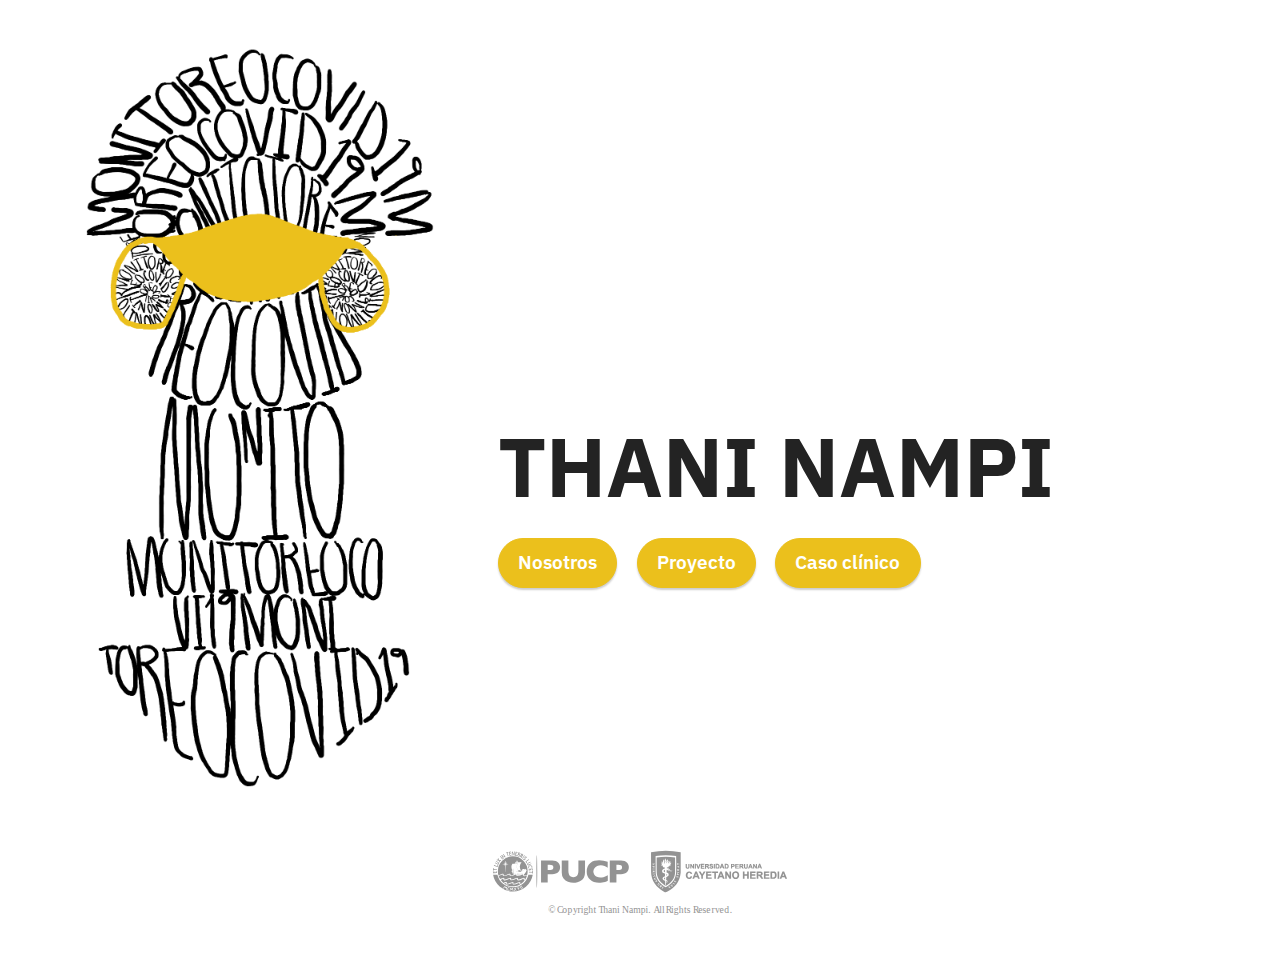
==== commit efd42bfd: "act. 1 semana4" ====
--- a/index.html
+++ b/index.html
@@ -1,10 +1,10 @@
 <!DOCTYPE html>
 <html  >
 <head>
-  <!-- Site made with Mobirise Website Builder v5.0.29, https://mobirise.com -->
+  <!-- Site made with Mobirise Website Builder v5.1.4, https://mobirise.com -->
   <meta charset="UTF-8">
   <meta http-equiv="X-UA-Compatible" content="IE=edge">
-  <meta name="generator" content="Mobirise v5.0.29, mobirise.com">
+  <meta name="generator" content="Mobirise v5.1.4, mobirise.com">
   <meta name="twitter:card" content="summary_large_image"/>
   <meta name="twitter:image:src" content="assets/images/index-meta.svg">
   <meta property="og:image" content="assets/images/index-meta.svg">
@@ -31,9 +31,10 @@
   
 </head>
 <body>
+  
 
 
-<section class="engine"><a href="https://mobirise.info/t">amp templates</a></section><section class="header11 cid-s9XpKI7TJL" id="header11-1l">
+<section class="header11 cid-s9XpKI7TJL" id="header11-1l">
 
     
 
@@ -70,20 +71,7 @@
             </div>
         </div>
     </div>
-</section>
-
-
-  <script src="assets/web/assets/jquery/jquery.min.js"></script>
-  <script src="assets/popper/popper.min.js"></script>
-  <script src="assets/tether/tether.min.js"></script>
-  <script src="assets/bootstrap/js/bootstrap.min.js"></script>
-  <script src="assets/smoothscroll/smooth-scroll.js"></script>
-  <script src="assets/viewportchecker/jquery.viewportchecker.js"></script>
-  <script src="assets/dropdown/js/nav-dropdown.js"></script>
-  <script src="assets/dropdown/js/navbar-dropdown.js"></script>
-  <script src="assets/touchswipe/jquery.touch-swipe.min.js"></script>
-  <script src="assets/theme/js/script.js"></script>
-  
+</section><section style="background-color: #fff; font-family: -apple-system, BlinkMacSystemFont, 'Segoe UI', 'Roboto', 'Helvetica Neue', Arial, sans-serif; color:#aaa; font-size:12px; padding: 0; align-items: center; display: flex;"><a href="https://mobirise.site/b" style="flex: 1 1; height: 3rem; padding-left: 1rem;"></a><p style="flex: 0 0 auto; margin:0; padding-right:1rem;"><a href="https://mobirise.site/s" style="color:#aaa;">Page</a> was designed with Mobirise web theme</p></section><script src="assets/web/assets/jquery/jquery.min.js"></script>  <script src="assets/popper/popper.min.js"></script>  <script src="assets/tether/tether.min.js"></script>  <script src="assets/bootstrap/js/bootstrap.min.js"></script>  <script src="assets/smoothscroll/smooth-scroll.js"></script>  <script src="assets/viewportchecker/jquery.viewportchecker.js"></script>  <script src="assets/dropdown/js/nav-dropdown.js"></script>  <script src="assets/dropdown/js/navbar-dropdown.js"></script>  <script src="assets/touchswipe/jquery.touch-swipe.min.js"></script>  <script src="assets/theme/js/script.js"></script>  
   
   
  <div id="scrollToTop" class="scrollToTop mbr-arrow-up"><a style="text-align: center;"><i class="mbr-arrow-up-icon mbr-arrow-up-icon-cm cm-icon cm-icon-smallarrow-up"></i></a></div>
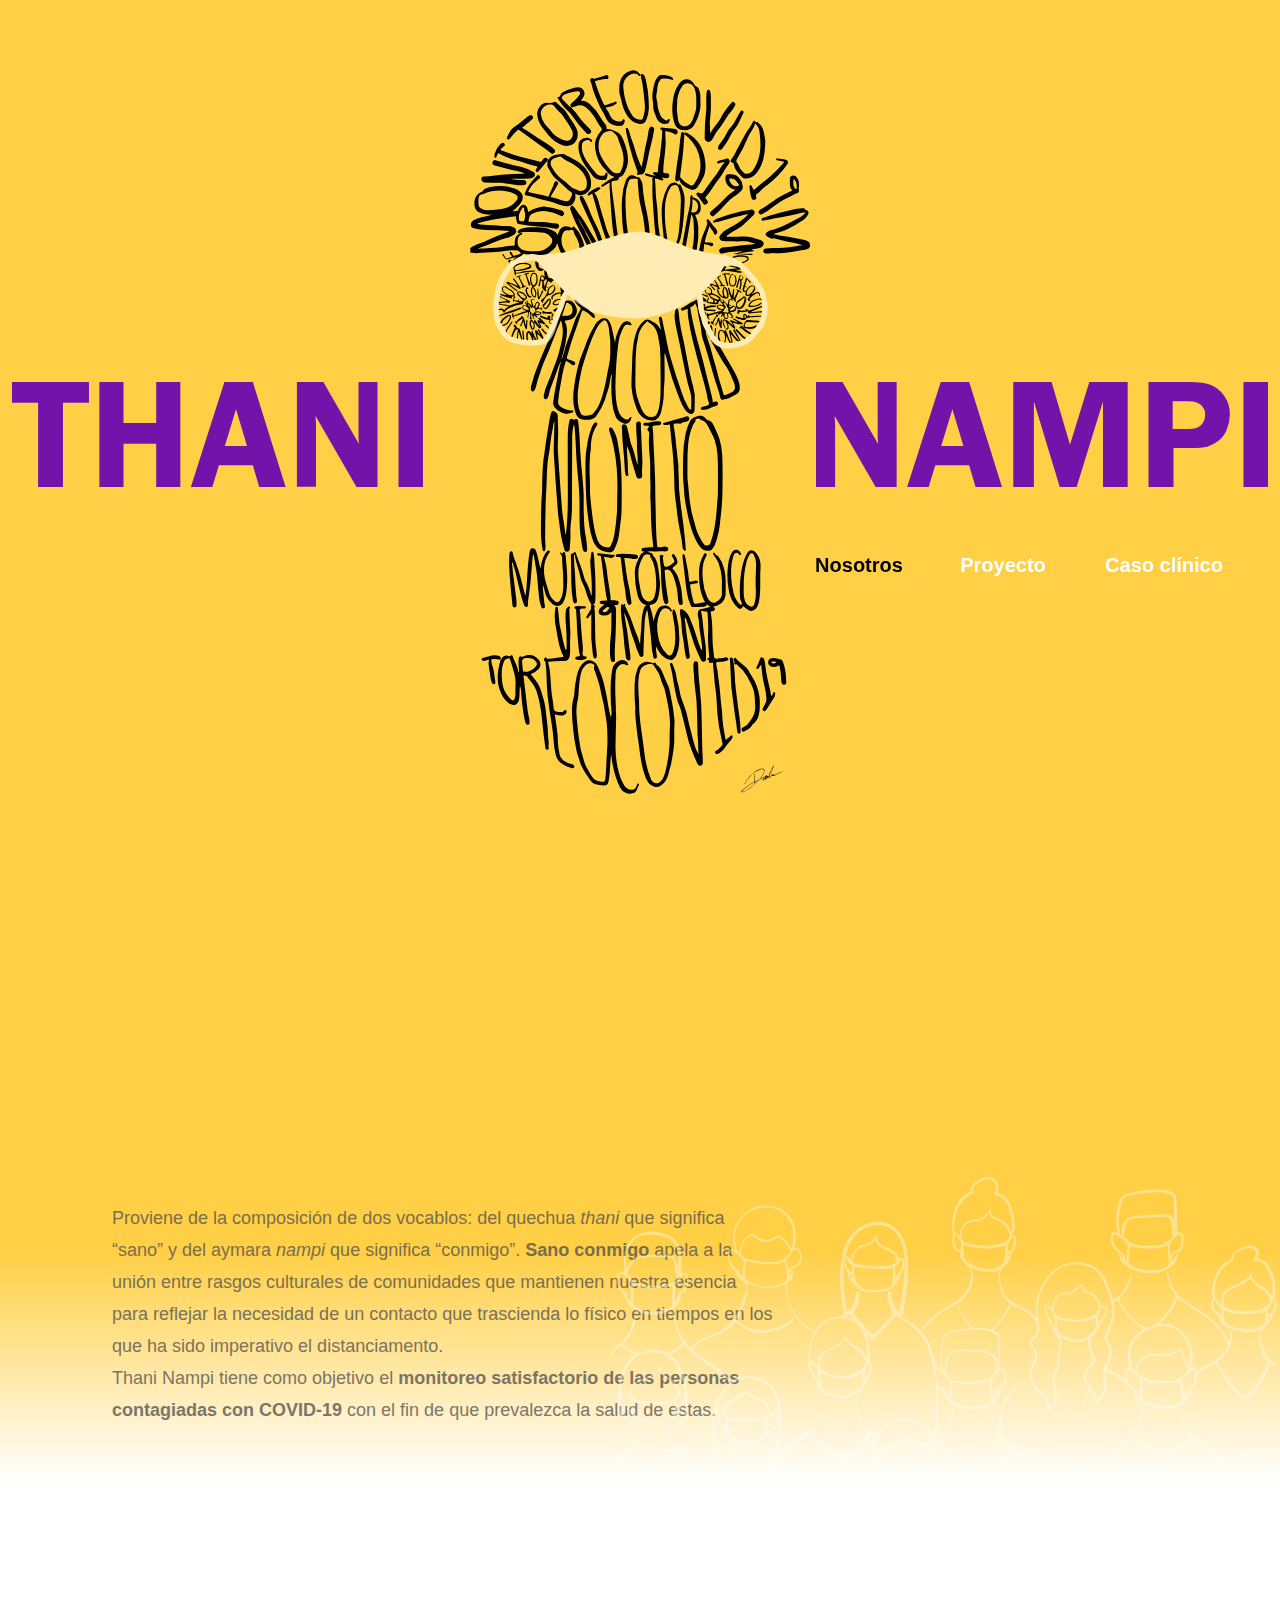
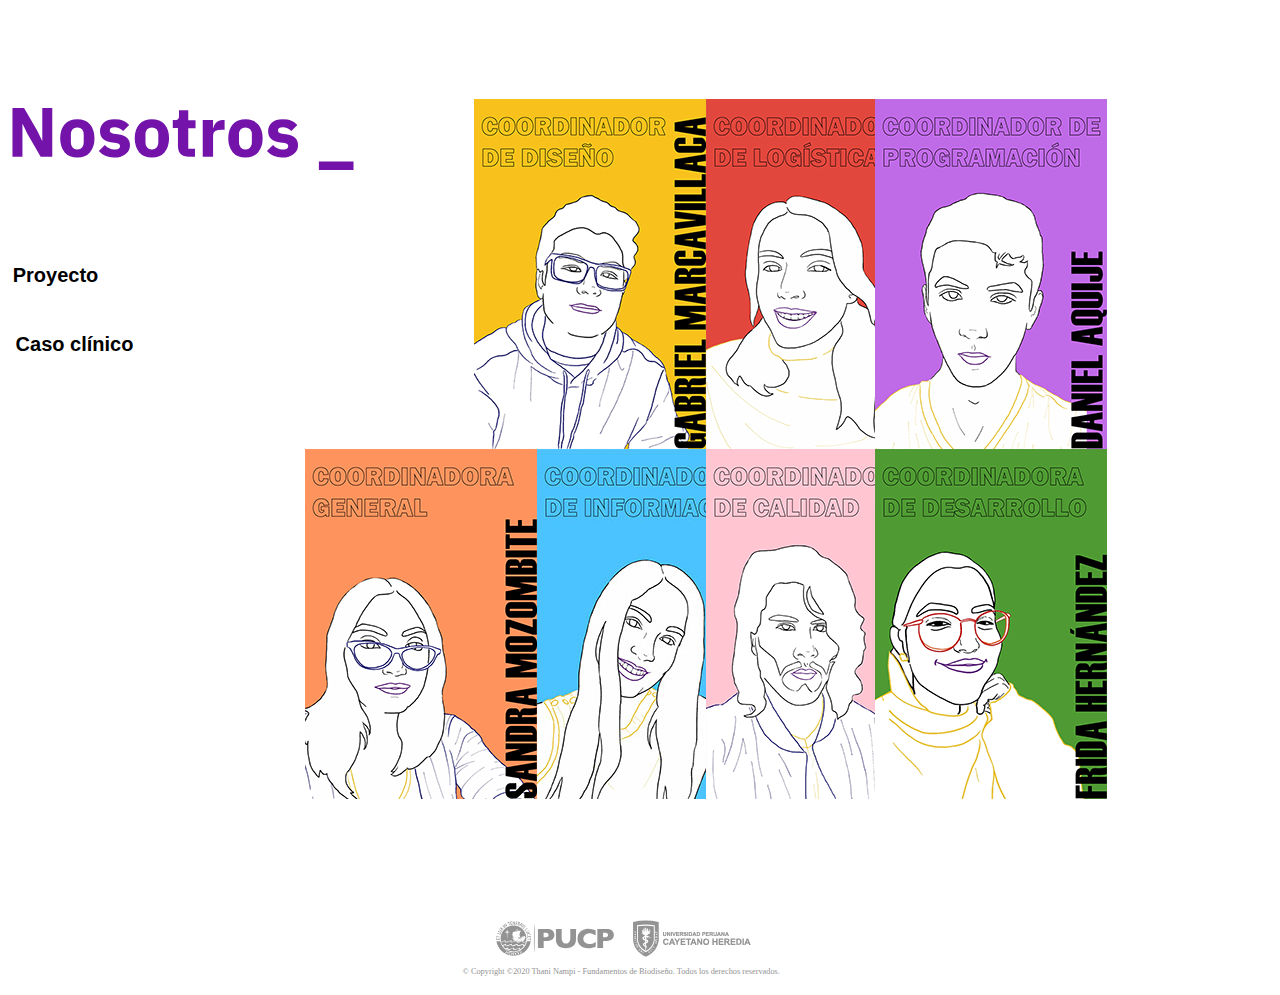
==== commit 2865f2a0: "Cambio portada" ====
--- a/index.html
+++ b/index.html
@@ -1,10 +1,29 @@
 <!DOCTYPE html>
-<html  >
-<head>
+<html class="nojs html css_verticalspacer" lang="en-US">
+ <head>
+
+  <meta http-equiv="Content-type" content="text/html;charset=UTF-8"/>
+  <meta name="generator" content="2018.1.1.386"/>
+  <meta name="viewport" content="width=device-width, initial-scale=1.0"/>
+  
+  <script type="text/javascript">
+   // Update the 'nojs'/'js' class on the html node
+document.documentElement.className = document.documentElement.className.replace(/\bnojs\b/g, 'js');
+
+// Check that all required assets are uploaded and up-to-date
+if(typeof Muse == "undefined") window.Muse = {}; window.Muse.assets = {"required":["museutils.js", "museconfig.js", "jquery.watch.js", "jquery.musepolyfill.bgsize.js", "webpro.js", "musewpslideshow.js", "jquery.museoverlay.js", "touchswipe.js", "require.js", "index.css"], "outOfDate":[]};
+</script>
+  
+  <link rel="shortcut icon" href="images/a-master-favicon.ico?crc=4100760751"/>
+  <title>Thani Nampi</title>
+  <!-- CSS -->
+  <link rel="stylesheet" type="text/css" href="css/site_global.css?crc=444006867"/>
+  <link rel="stylesheet" type="text/css" href="css/master_a-master.css?crc=4236556989"/>
+  <link rel="stylesheet" type="text/css" href="css/index.css?crc=480972847" id="pagesheet"/>
+    <!--custom head HTML-->
   <!-- Site made with Mobirise Website Builder v5.1.4, https://mobirise.com -->
   <meta charset="UTF-8">
   <meta http-equiv="X-UA-Compatible" content="IE=edge">
-  <meta name="generator" content="Mobirise v5.1.4, mobirise.com">
   <meta name="twitter:card" content="summary_large_image"/>
   <meta name="twitter:image:src" content="assets/images/index-meta.svg">
   <meta property="og:image" content="assets/images/index-meta.svg">
@@ -12,69 +31,262 @@
   <meta name="viewport" content="width=device-width, initial-scale=1, minimum-scale=1">
   <link rel="shortcut icon" href="assets/images/team-logo-70x70.png" type="image/x-icon">
   <meta name="description" content="Grupo 08 || Fundamentos de Biodiseño 2020-2">
-  
-  
+
+
   <title>THANI NAMPI</title>
-  <link rel="stylesheet" href="assets/web/assets/mobirise-icons2/mobirise2.css">
-  <link rel="stylesheet" href="assets/tether/tether.min.css">
-  <link rel="stylesheet" href="assets/bootstrap/css/bootstrap.min.css">
-  <link rel="stylesheet" href="assets/bootstrap/css/bootstrap-grid.min.css">
-  <link rel="stylesheet" href="assets/bootstrap/css/bootstrap-reboot.min.css">
-  <link rel="stylesheet" href="assets/animatecss/animate.css">
-  <link rel="stylesheet" href="assets/dropdown/css/style.css">
-  <link rel="stylesheet" href="assets/socicon/css/styles.css">
-  <link rel="stylesheet" href="assets/theme/css/style.css">
-  <link rel="preload" as="style" href="assets/mobirise/css/mbr-additional.css"><link rel="stylesheet" href="assets/mobirise/css/mbr-additional.css" type="text/css">
-  
-  
-  
-  
-</head>
-<body>
-  
-
-
-<section class="header11 cid-s9XpKI7TJL" id="header11-1l">
-
-    
-
-    
-
-    <div class="container">
-        <div class="row justify-content-center">
-            <div class="col-12 col-md-4 image-wrapper">
-                <img class="w-100" src="assets/images/home-header-870x1847.png" alt="">
-            </div>
-            <div class="col-12 col-md">
-                <div class="text-wrapper text-center">
-                    <h1 class="mbr-section-title mbr-fonts-style mb-3 display-1"><strong><br></strong><br><strong>THANI NAMPI</strong></h1>
-                    
-                    <div class="mbr-section-btn mt-3"><a class="btn btn-warning display-7" href="https://thani-nampi.github.io/fundbio20-2/nosotros.html">Nosotros</a> <a class="btn btn-warning display-7" href="proyecto.html">Proyecto</a> <a class="btn btn-warning display-7" href="caso_clinico.html">Caso clínico</a></div>
-                </div>
-            </div>
+ </head>
+ <body>
+
+  <div class="clearfix borderbox" id="page"><!-- group -->
+   <div class="clearfix grpelem" id="pu94"><!-- column -->
+    <div class="browser_width colelem" id="u94-bw">
+     <div id="u94"><!-- group -->
+      <div class="clearfix" id="u94_align_to_page">
+       <div class="clip_frame grpelem" id="u95" data-sizePolicy="fixed" data-pintopage="page_fixedCenter"><!-- svg -->
+        <img class="svg" id="u96" src="images/tumi.svg?crc=4066852654" width="340" height="724" alt="" data-mu-svgfallback="images/tumi_poster_.png?crc=3851488256"/>
+       </div>
+      </div>
+     </div>
+    </div>
+    <div class="clearfix colelem" id="pnosotros"><!-- group -->
+     <a class="anchor_item grpelem" id="nosotros" data-sizePolicy="fixed" data-pintopage="page_fluidx"></a>
+     <div class="browser_width grpelem" id="u107-bw">
+      <div class="gradient" id="u107"><!-- group -->
+       <div class="clearfix" id="u107_align_to_page">
+        <div class="clearfix grpelem" id="u111-15" data-sizePolicy="fixed" data-pintopage="page_fixedLeft"><!-- content -->
+         <p id="u111-8">Proviene de la composición de dos vocablos: del quechua <span id="u111-2">thani</span> que significa “sano” y del aymara <span id="u111-4">nampi</span> que significa “conmigo”. <span id="u111-6">Sano conmigo </span>apela a la unión entre rasgos culturales de comunidades que mantienen nuestra esencia para reflejar la necesidad de un contacto que trascienda lo físico en tiempos en los que ha sido imperativo el distanciamento.</p>
+         <p id="u111-12">Thani Nampi tiene como objetivo el <span id="u111-10">monitoreo satisfactorio de las personas contagiadas con COVID-19</span> con el fin de que prevalezca la salud de estas.</p>
+         <p id="u111-13">&nbsp;</p>
         </div>
-    </div>
-</section>
-
-<section class="footer3 cid-sa3lIPbb8j" once="footers" id="footer3-1z">
-
-    
-
-    
-
-    <div class="container">
-        <div class="media-container-row align-center mbr-white">
-            
-            
-            <div class="row row-copirayt">
-                <p class="mbr-text mb-0 mbr-fonts-style mbr-white align-center display-4"></p>
-            </div>
+       </div>
+      </div>
+     </div>
+     <div class="browser_width grpelem" id="u108-bw">
+      <div id="u108"><!-- group -->
+       <div class="clearfix" id="u108_align_to_page">
+        <div class="clip_frame grpelem" id="u170" data-sizePolicy="fixed" data-pintopage="page_fixedCenter"><!-- svg -->
+         <img class="svg" id="u171" src="images/nosotrostit.svg?crc=174546080" width="342" height="62" alt="" data-mu-svgfallback="images/nosotrostit_poster_.png?crc=330724386"/>
         </div>
-    </div>
-</section><section style="background-color: #fff; font-family: -apple-system, BlinkMacSystemFont, 'Segoe UI', 'Roboto', 'Helvetica Neue', Arial, sans-serif; color:#aaa; font-size:12px; padding: 0; align-items: center; display: flex;"><a href="https://mobirise.site/b" style="flex: 1 1; height: 3rem; padding-left: 1rem;"></a><p style="flex: 0 0 auto; margin:0; padding-right:1rem;"><a href="https://mobirise.site/s" style="color:#aaa;">Page</a> was designed with Mobirise web theme</p></section><script src="assets/web/assets/jquery/jquery.min.js"></script>  <script src="assets/popper/popper.min.js"></script>  <script src="assets/tether/tether.min.js"></script>  <script src="assets/bootstrap/js/bootstrap.min.js"></script>  <script src="assets/smoothscroll/smooth-scroll.js"></script>  <script src="assets/viewportchecker/jquery.viewportchecker.js"></script>  <script src="assets/dropdown/js/nav-dropdown.js"></script>  <script src="assets/dropdown/js/navbar-dropdown.js"></script>  <script src="assets/touchswipe/jquery.touch-swipe.min.js"></script>  <script src="assets/theme/js/script.js"></script>  
-  
-  
- <div id="scrollToTop" class="scrollToTop mbr-arrow-up"><a style="text-align: center;"><i class="mbr-arrow-up-icon mbr-arrow-up-icon-cm cm-icon cm-icon-smallarrow-up"></i></a></div>
-    <input name="animation" type="hidden">
-  </body>
-</html>+        <div class="PamphletWidget clearfix allow_click_through widget_invisible grpelem" id="pamphletu112" data-visibility="changed" style="visibility:hidden" data-islightbox="true" data-sizePolicy="fluidWidth" data-pintopage="page_fixedCenter"><!-- none box -->
+         <div class="clearfix" id="pu125"><!-- group -->
+          <div class="popup_anchor allow_click_through grpelem" data-col-pos="1" id="u125popup" data-lightbox="true">
+           <div class="ContainerGroup clearfix" data-col-pos="1" id="u125"><!-- stack box -->
+            <div class="Container clearfix grpelem" data-col-pos="0" id="u156"><!-- group -->
+             <div class="clearfix grpelem" id="pu161"><!-- group -->
+              <div class="grpelem" id="u161"><!-- simple frame --></div>
+              <div class="clearfix grpelem" id="u953"><!-- group -->
+               <div class="grpelem" id="u159" data-sizePolicy="fixed" data-pintopage="page_fluidx"><!-- simple frame --></div>
+               <div class="clip_frame grpelem" id="u157"><!-- image -->
+                <img class="block" id="u157_img" src="images/team-02.png?crc=4198740029" alt="" data-heightwidthratio="1.5081206496519721" data-image-width="431" data-image-height="650"/>
+               </div>
+              </div>
+             </div>
+             <div class="clearfix grpelem" id="u160-4"><!-- content -->
+              <div id="u160-3">
+               <p>Estudiante de Ingeniería Biomédica con el objetivo de cambiar el mundo. Responsable del equipo de diseño y de las agencias externas. Encargado de repartir y supervisar la carga de trabajo del departamento para optimizar los recursos del mismo, identificar la procedencia de los cuellos de botella, con la finalidad de poder anticipar necesidades y mejoras internas</p>
+              </div>
+             </div>
+            </div>
+            <div class="Container invi clearfix grpelem" data-col-pos="1" id="u960"><!-- group -->
+             <div class="clearfix grpelem" id="pu1008"><!-- group -->
+              <div class="grpelem" id="u1008"><!-- simple frame --></div>
+              <div class="clearfix grpelem" id="u1009"><!-- group -->
+               <div class="grpelem" id="u1010" data-sizePolicy="fixed" data-pintopage="page_fluidx"><!-- simple frame --></div>
+               <div class="clip_frame grpelem" id="u1011"><!-- image -->
+                <img class="block" id="u1011_img" src="images/team-04.png?crc=4261700211" alt="" data-heightwidthratio="1.5081206496519721" data-image-width="431" data-image-height="650"/>
+               </div>
+              </div>
+             </div>
+             <div class="clearfix grpelem" id="u1025-4"><!-- content -->
+              <div id="u1025-3">
+               <p>Responsable del área de coordinación de logística, el cual, desde el inicio al final, articula las operaciones y procesos que intervienen alrededor de nuestro producto, principalmente, la planificación y gestión.</p>
+              </div>
+             </div>
+            </div>
+            <div class="Container invi clearfix grpelem" data-col-pos="2" id="u1031"><!-- group -->
+             <div class="clearfix grpelem" id="pu1082"><!-- group -->
+              <div class="grpelem" id="u1082"><!-- simple frame --></div>
+              <div class="clearfix grpelem" id="u1083"><!-- group -->
+               <div class="grpelem" id="u1084" data-sizePolicy="fixed" data-pintopage="page_fluidx"><!-- simple frame --></div>
+               <div class="clip_frame grpelem" id="u1085"><!-- image -->
+                <img class="block" id="u1085_img" src="images/team-10.png?crc=273200218" alt="" data-heightwidthratio="1.5081206496519721" data-image-width="431" data-image-height="650"/>
+               </div>
+              </div>
+             </div>
+             <div class="clearfix grpelem" id="u1087-4"><!-- content -->
+              <div id="u1087-3">
+               <p>Estudiante de Ingeniería biomédica con gran aspiración a hacer un cambio. Encargado del funcionamiento eficiente del sitio web, además de ser el responsable de solucionar cualquier problema que presente cualquier integrante del grupo al momento de editar la página web.</p>
+              </div>
+             </div>
+            </div>
+            <div class="Container invi clearfix grpelem" data-col-pos="3" id="u1105"><!-- group -->
+             <div class="clearfix grpelem" id="pu1137"><!-- group -->
+              <div class="grpelem" id="u1137"><!-- simple frame --></div>
+              <div class="clearfix grpelem" id="u1138"><!-- group -->
+               <div class="grpelem" id="u1139" data-sizePolicy="fixed" data-pintopage="page_fluidx"><!-- simple frame --></div>
+               <div class="clip_frame grpelem" id="u1140"><!-- image -->
+                <img class="block" id="u1140_img" src="images/team-14.png?crc=4089782568" alt="" data-heightwidthratio="1.5081206496519721" data-image-width="431" data-image-height="650"/>
+               </div>
+              </div>
+             </div>
+             <div class="clearfix grpelem" id="u1142-4"><!-- content -->
+              <div id="u1142-3">
+               <p>Estudiante de la carrera Ingeniería Biomédica con interés en las ramas de biomecánica, ingeniería de tejidos e ingeniería clínica. Soy la encargada de inspeccionar y rescatar la información útil para que nos sea de apoyo durante la elaboración de conclusiones. Es importante que tenga precaución con las referencias a emplear; puesto que, como el COVID-19 es un tema actual, pueden existir fuentes que no sean tan viables.</p>
+              </div>
+             </div>
+            </div>
+            <div class="Container invi clearfix grpelem" data-col-pos="4" id="u1160"><!-- group -->
+             <div class="clearfix grpelem" id="pu1192"><!-- group -->
+              <div class="grpelem" id="u1192"><!-- simple frame --></div>
+              <div class="clearfix grpelem" id="u1193"><!-- group -->
+               <div class="grpelem" id="u1194" data-sizePolicy="fixed" data-pintopage="page_fluidx"><!-- simple frame --></div>
+               <div class="clip_frame grpelem" id="u1195"><!-- image -->
+                <img class="block" id="u1195_img" src="images/team-08.png?crc=381074435" alt="" data-heightwidthratio="1.5081206496519721" data-image-width="431" data-image-height="650"/>
+               </div>
+              </div>
+             </div>
+             <div class="clearfix grpelem" id="u1197-4"><!-- content -->
+              <div id="u1197-3">
+               <p>Futuro Ingeniero Biomédico, queriendo inclinarse por la rama de Impresión 3D e Ingeniería de Tejidos. Pasión por el conocimiento digital, especialmente entrenamiento de IA junto a usos inesperados para esta como en la música, animación y edición. Soy Responsable dentro de la determinación y monitoreo de parámetros de calidad para asegurar el mejor nivel de calidad en la elaboración y entrega de nuestros productos, además de hacer que se cumplan políticas establecidas.</p>
+              </div>
+             </div>
+            </div>
+            <div class="Container invi clearfix grpelem" data-col-pos="5" id="u1215"><!-- group -->
+             <div class="clearfix grpelem" id="pu1256"><!-- group -->
+              <div class="grpelem" id="u1256"><!-- simple frame --></div>
+              <div class="clearfix grpelem" id="u1257"><!-- group -->
+               <div class="grpelem" id="u1260" data-sizePolicy="fixed" data-pintopage="page_fluidx"><!-- simple frame --></div>
+               <div class="clip_frame grpelem" id="u1258"><!-- image -->
+                <img class="block" id="u1258_img" src="images/team-06.png?crc=3844753898" alt="" data-heightwidthratio="1.5081206496519721" data-image-width="431" data-image-height="650"/>
+               </div>
+              </div>
+             </div>
+             <div class="clearfix grpelem" id="u1261-4"><!-- content -->
+              <div id="u1261-3">
+               <p>Estudiante de Ingeniería Biomédica con ganas de hacer la ficción realidad. Encargada del planeamiento e implementación del prototipo para satisfacer los requerimientos de diseño. Con el objetivo de presentar un producto y/o servicio que cumpla con la seguridad, comodidad y accesibilidad del usuario. Así mismo, saber que la administración y gestión de insumos son fundamentales para su efectiva implementación.</p>
+              </div>
+             </div>
+            </div>
+            <div class="Container invi clearfix grpelem" data-col-pos="6" id="u1279"><!-- group -->
+             <div class="clearfix grpelem" id="pu1311"><!-- group -->
+              <div class="grpelem" id="u1311"><!-- simple frame --></div>
+              <div class="clearfix grpelem" id="u1312"><!-- group -->
+               <div class="grpelem" id="u1313" data-sizePolicy="fixed" data-pintopage="page_fluidx"><!-- simple frame --></div>
+               <div class="clip_frame grpelem" id="u1314"><!-- image -->
+                <img class="block" id="u1314_img" src="images/team-12.png?crc=4078671681" alt="" data-heightwidthratio="1.5081206496519721" data-image-width="431" data-image-height="650"/>
+               </div>
+              </div>
+             </div>
+             <div class="clearfix grpelem" id="u1316-4"><!-- content -->
+              <div id="u1316-3">
+               <p>Estudiante interesada en robótica social, machine learning, desarrollo de UI y enfermedades neurológicas; aficionada de arquitectura, urbanismo y artes visuales, en especial, las plásticas. Diseñar tanto la estructura de organización del equipo como la dinámica de comunicación y Gestionar y velar por la ejecución del plan de trabajo. Supervisar y empalmar las acciones planteadas por las demás coordinación y componentes.</p>
+              </div>
+             </div>
+            </div>
+           </div>
+          </div>
+          <div class="popup_anchor allow_click_through grpelem" data-col-pos="4" id="u115popup">
+           <div class="PamphletCloseButton PamphletLightboxPart popup_element clearfix" data-col-pos="4" id="u115"><!-- group -->
+            <div class="clearfix grpelem" id="u116-4"><!-- content -->
+             <p>×</p>
+            </div>
+           </div>
+          </div>
+         </div>
+         <div class="ThumbGroup clearfix grpelem" data-col-pos="0" id="u117" data-sizePolicy="fluidWidth" data-pintopage="page_fixedCenter"><!-- none box -->
+          <div class="clearfix colelem" id="pu121"><!-- group -->
+           <div class="popup_anchor allow_click_through grpelem" data-col-pos="0" id="u121popup">
+            <div class="Thumb popup_element museBGSize" data-col-pos="0" id="u121" data-sizePolicy="fixed" data-pintopage="page_fixedCenter" data-leftAdjustmentDoneBy="u121popup"><!-- simple frame --></div>
+           </div>
+           <div class="popup_anchor allow_click_through grpelem" data-col-pos="1" id="u957popup">
+            <div class="Thumb popup_element museBGSize" data-col-pos="1" id="u957" data-sizePolicy="fixed" data-pintopage="page_fluidx"><!-- simple frame --></div>
+           </div>
+           <div class="popup_anchor allow_click_through grpelem" data-col-pos="2" id="u1028popup">
+            <div class="Thumb popup_element museBGSize" data-col-pos="2" id="u1028" data-sizePolicy="fixed" data-pintopage="page_fixedRight" data-leftAdjustmentDoneBy="u1028popup"><!-- simple frame --></div>
+           </div>
+          </div>
+          <div class="clearfix colelem" id="pu1276"><!-- group -->
+           <div class="popup_anchor allow_click_through grpelem" data-col-pos="6" id="u1276popup">
+            <div class="Thumb popup_element museBGSize" data-col-pos="6" id="u1276" data-sizePolicy="fixed" data-pintopage="page_fixedLeft"><!-- simple frame --></div>
+           </div>
+           <div class="popup_anchor allow_click_through grpelem" data-col-pos="3" id="u1102popup">
+            <div class="Thumb popup_element museBGSize" data-col-pos="3" id="u1102" data-sizePolicy="fixed" data-pintopage="page_fixedLeft"><!-- simple frame --></div>
+           </div>
+           <div class="popup_anchor allow_click_through grpelem" data-col-pos="4" id="u1157popup">
+            <div class="Thumb popup_element museBGSize" data-col-pos="4" id="u1157" data-sizePolicy="fixed" data-pintopage="page_fluidx"><!-- simple frame --></div>
+           </div>
+           <div class="popup_anchor allow_click_through grpelem" data-col-pos="5" id="u1212popup">
+            <div class="Thumb popup_element museBGSize" data-col-pos="5" id="u1212" data-sizePolicy="fixed" data-pintopage="page_fixedRight" data-leftAdjustmentDoneBy="u1212popup"><!-- simple frame --></div>
+           </div>
+          </div>
+         </div>
+        </div>
+        <a class="nonblock nontext clearfix grpelem" id="u1350-4" href="https://thani-nampi.github.io/webMuse1/proyecto.html" data-sizePolicy="fixed" data-pintopage="page_fixedCenter"><!-- content --><p>Proyecto</p></a>
+        <a class="nonblock nontext clearfix grpelem" id="u1351-4" href="https://thani-nampi.github.io/fundbio20-2/caso_clinico.html" data-sizePolicy="fixed" data-pintopage="page_fixedCenter"><!-- content --><p>Caso clínico</p></a>
+       </div>
+      </div>
+     </div>
+     <div class="clip_frame grpelem" id="u109" data-sizePolicy="fixed" data-pintopage="page_fixedRight"><!-- svg -->
+      <img class="svg" id="u110" src="images/covidpeople.svg?crc=4248604568" width="670" height="443" alt="" data-mu-svgfallback="images/covidpeople_poster_.png?crc=31847824"/>
+     </div>
+    </div>
+   </div>
+   <div class="clearfix grpelem" id="pu97"><!-- group -->
+    <div class="clearfix" id="u97"><!-- group -->
+     <a class="nonblock nontext anim_swing clearfix" id="u99-4" href="index.html#nosotros"><!-- content --><p>Nosotros</p></a>
+     <a class="nonblock nontext clearfix" id="u100-4" href="https://thani-nampi.github.io/webMuse1/proyecto.html"><!-- content --><p>Proyecto</p></a>
+     <a class="nonblock nontext clearfix" id="u98-4" href="https://thani-nampi.github.io/fundbio20-2/caso_clinico.html"><!-- content --><p>Caso clínico</p></a>
+    </div>
+    <div class="clearfix" id="u102"><!-- group -->
+     <div class="clip_frame" id="u103"><!-- svg -->
+      <img class="svg" id="u104" src="images/thani.svg?crc=4133025498" width="411" height="105" alt="" data-mu-svgfallback="images/thani_poster_.png?crc=522596142"/>
+     </div>
+     <div class="clip_frame" id="u105"><!-- svg -->
+      <img class="svg" id="u106" src="images/nampi.svg?crc=440649986" width="452" height="105" alt="" data-mu-svgfallback="images/nampi_poster_.png?crc=4164388546"/>
+     </div>
+    </div>
+   </div>
+   <div class="verticalspacer" data-offset-top="2491" data-content-above-spacer="2491" data-content-below-spacer="102" data-sizePolicy="fixed" data-pintopage="page_fixedLeft"></div>
+   <div class="clip_frame grpelem" id="u923" data-sizePolicy="fixed" data-pintopage="page_fixedCenter"><!-- svg -->
+    <img class="svg" id="u924" src="images/pucp-upch-logos.svg?crc=4256168383" width="1251" height="83" alt="" data-mu-svgfallback="images/pucp-upch%20logos_poster_.png?crc=4154380519"/>
+   </div>
+  </div>
+  <div class="preload_images">
+   <img class="preload" src="images/team-02-u121-r-fr.png?crc=416039068" alt=""/>
+   <img class="preload" src="images/team-04-u957-r-fr.png?crc=4169218526" alt=""/>
+   <img class="preload" src="images/team-10-u1028-r-fr.png?crc=3986699064" alt=""/>
+   <img class="preload" src="images/team-12-u1276-r-fr.png?crc=4072726314" alt=""/>
+   <img class="preload" src="images/team-14-u1102-r-fr.png?crc=510507336" alt=""/>
+   <img class="preload" src="images/team-08-u1157-r-fr.png?crc=198430527" alt=""/>
+   <img class="preload" src="images/team-06-u1212-r-fr.png?crc=50840733" alt=""/>
+  </div>
+  <!-- Other scripts -->
+  <script type="text/javascript">
+   // Decide whether to suppress missing file error or not based on preference setting
+var suppressMissingFileError = false
+</script>
+  <script type="text/javascript">
+   window.Muse.assets.check=function(c){if(!window.Muse.assets.checked){window.Muse.assets.checked=!0;var b={},d=function(a,b){if(window.getComputedStyle){var c=window.getComputedStyle(a,null);return c&&c.getPropertyValue(b)||c&&c[b]||""}if(document.documentElement.currentStyle)return(c=a.currentStyle)&&c[b]||a.style&&a.style[b]||"";return""},a=function(a){if(a.match(/^rgb/))return a=a.replace(/\s+/g,"").match(/([\d\,]+)/gi)[0].split(","),(parseInt(a[0])<<16)+(parseInt(a[1])<<8)+parseInt(a[2]);if(a.match(/^\#/))return parseInt(a.substr(1),
+16);return 0},f=function(f){for(var g=document.getElementsByTagName("link"),j=0;j<g.length;j++)if("text/css"==g[j].type){var l=(g[j].href||"").match(/\/?css\/([\w\-]+\.css)\?crc=(\d+)/);if(!l||!l[1]||!l[2])break;b[l[1]]=l[2]}g=document.createElement("div");g.className="version";g.style.cssText="display:none; width:1px; height:1px;";document.getElementsByTagName("body")[0].appendChild(g);for(j=0;j<Muse.assets.required.length;){var l=Muse.assets.required[j],k=l.match(/([\w\-\.]+)\.(\w+)$/),i=k&&k[1]?
+k[1]:null,k=k&&k[2]?k[2]:null;switch(k.toLowerCase()){case "css":i=i.replace(/\W/gi,"_").replace(/^([^a-z])/gi,"_$1");g.className+=" "+i;i=a(d(g,"color"));k=a(d(g,"backgroundColor"));i!=0||k!=0?(Muse.assets.required.splice(j,1),"undefined"!=typeof b[l]&&(i!=b[l]>>>24||k!=(b[l]&16777215))&&Muse.assets.outOfDate.push(l)):j++;g.className="version";break;case "js":j++;break;default:throw Error("Unsupported file type: "+k);}}c?c().jquery!="1.8.3"&&Muse.assets.outOfDate.push("jquery-1.8.3.min.js"):Muse.assets.required.push("jquery-1.8.3.min.js");
+g.parentNode.removeChild(g);if(Muse.assets.outOfDate.length||Muse.assets.required.length)g="Some files on the server may be missing or incorrect. Clear browser cache and try again. If the problem persists please contact website author.",f&&Muse.assets.outOfDate.length&&(g+="\nOut of date: "+Muse.assets.outOfDate.join(",")),f&&Muse.assets.required.length&&(g+="\nMissing: "+Muse.assets.required.join(",")),suppressMissingFileError?(g+="\nUse SuppressMissingFileError key in AppPrefs.xml to show missing file error pop up.",console.log(g)):alert(g)};location&&location.search&&location.search.match&&location.search.match(/muse_debug/gi)?
+setTimeout(function(){f(!0)},5E3):f()}};
+var muse_init=function(){require.config({baseUrl:""});require(["jquery","museutils","whatinput","jquery.watch","jquery.musepolyfill.bgsize","webpro","musewpslideshow","jquery.museoverlay","touchswipe"],function(c){var $ = c;$(document).ready(function(){try{
+window.Muse.assets.check($);/* body */
+Muse.Utils.transformMarkupToFixBrowserProblemsPreInit();/* body */
+Muse.Utils.prepHyperlinks(true);/* body */
+Muse.Utils.resizeHeight('.browser_width');/* resize height */
+Muse.Utils.requestAnimationFrame(function() { $('body').addClass('initialized'); });/* mark body as initialized */
+Muse.Utils.resizeHeight('.popup_anchor.allow_click_through');/* resize height */
+Muse.Utils.makeButtonsVisibleAfterSettingMinWidth();/* body */
+Muse.Utils.initWidget('#pamphletu112', ['#bp_infinity'], function(elem) { return new WebPro.Widget.ContentSlideShow(elem, {contentLayout_runtime:'lightbox',event:'click',deactivationEvent:'none',autoPlay:true,displayInterval:3000,transitionStyle:'fading',transitionDuration:500,hideAllContentsFirst:false,triggersOnTop:false,shuffle:true,enableSwipe:false,resumeAutoplay:true,resumeAutoplayInterval:7000,playOnce:false,autoActivate_runtime:false,isResponsive:true}); });/* #pamphletu112 */
+Muse.Utils.fullPage('#page');/* 100% height page */
+Muse.Utils.showWidgetsWhenReady();/* body */
+Muse.Utils.transformMarkupToFixBrowserProblems();/* body */
+}catch(b){if(b&&"function"==typeof b.notify?b.notify():Muse.Assert.fail("Error calling selector function: "+b),false)throw b;}})})};
+
+</script>
+  <!-- RequireJS script -->
+  <script src="scripts/require.js?crc=4177726516" type="text/javascript" async data-main="scripts/museconfig.js?crc=3936894949" onload="if (requirejs) requirejs.onError = function(requireType, requireModule) { if (requireType && requireType.toString && requireType.toString().indexOf && 0 <= requireType.toString().indexOf('#scripterror')) window.Muse.assets.check(); }" onerror="window.Muse.assets.check();"></script>
+   </body>
+</html>
--- a/css/site_global.css
+++ b/css/site_global.css
@@ -0,0 +1 @@
+html{min-height:100%;min-width:100%;-ms-text-size-adjust:none;}body,div,dl,dt,dd,ul,ol,li,nav,h1,h2,h3,h4,h5,h6,pre,code,form,fieldset,legend,input,button,textarea,p,blockquote,th,td,a{margin:0px;padding:0px;border-width:0px;border-style:solid;border-color:transparent;-webkit-transform-origin:left top;-ms-transform-origin:left top;-o-transform-origin:left top;transform-origin:left top;background-repeat:no-repeat;}button.submit-btn{-moz-box-sizing:content-box;-webkit-box-sizing:content-box;box-sizing:content-box;}.transition{-webkit-transition-property:background-image,background-position,background-color,border-color,border-radius,color,font-size,font-style,font-weight,letter-spacing,line-height,text-align,box-shadow,text-shadow,opacity;transition-property:background-image,background-position,background-color,border-color,border-radius,color,font-size,font-style,font-weight,letter-spacing,line-height,text-align,box-shadow,text-shadow,opacity;}.transition *{-webkit-transition:inherit;transition:inherit;}table{border-collapse:collapse;border-spacing:0px;}fieldset,img{border:0px;border-style:solid;-webkit-transform-origin:left top;-ms-transform-origin:left top;-o-transform-origin:left top;transform-origin:left top;}address,caption,cite,code,dfn,em,strong,th,var,optgroup{font-style:inherit;font-weight:inherit;}del,ins{text-decoration:none;}li{list-style:none;}caption,th{text-align:left;}h1,h2,h3,h4,h5,h6{font-size:100%;font-weight:inherit;}input,button,textarea,select,optgroup,option{font-family:inherit;font-size:inherit;font-style:inherit;font-weight:inherit;}.form-grp input,.form-grp textarea{-webkit-appearance:none;-webkit-border-radius:0;}body{font-family:Arial, Helvetica Neue, Helvetica, sans-serif;text-align:left;font-size:14px;line-height:17px;word-wrap:break-word;text-rendering:optimizeLegibility;-moz-font-feature-settings:'liga';-ms-font-feature-settings:'liga';-webkit-font-feature-settings:'liga';font-feature-settings:'liga';}a:link{color:#0000FF;text-decoration:underline;}a:visited{color:#800080;text-decoration:underline;}a:hover{color:#0000FF;text-decoration:underline;}a:active{color:#EE0000;text-decoration:underline;}a.nontext{color:black;text-decoration:none;font-style:normal;font-weight:normal;}.normal_text{color:#000000;direction:ltr;font-family:Arial, Helvetica Neue, Helvetica, sans-serif;font-size:14px;font-style:normal;font-weight:normal;letter-spacing:0px;line-height:17px;text-align:left;text-decoration:none;text-indent:0px;text-transform:none;vertical-align:0px;padding:0px;}.list0 li:before{position:absolute;right:100%;letter-spacing:0px;text-decoration:none;font-weight:normal;font-style:normal;}.rtl-list li:before{right:auto;left:100%;}.nls-None > li:before,.nls-None .list3 > li:before,.nls-None .list6 > li:before{margin-right:6px;content:'•';}.nls-None .list1 > li:before,.nls-None .list4 > li:before,.nls-None .list7 > li:before{margin-right:6px;content:'○';}.nls-None,.nls-None .list1,.nls-None .list2,.nls-None .list3,.nls-None .list4,.nls-None .list5,.nls-None .list6,.nls-None .list7,.nls-None .list8{padding-left:34px;}.nls-None.rtl-list,.nls-None .list1.rtl-list,.nls-None .list2.rtl-list,.nls-None .list3.rtl-list,.nls-None .list4.rtl-list,.nls-None .list5.rtl-list,.nls-None .list6.rtl-list,.nls-None .list7.rtl-list,.nls-None .list8.rtl-list{padding-left:0px;padding-right:34px;}.nls-None .list2 > li:before,.nls-None .list5 > li:before,.nls-None .list8 > li:before{margin-right:6px;content:'-';}.nls-None.rtl-list > li:before,.nls-None .list1.rtl-list > li:before,.nls-None .list2.rtl-list > li:before,.nls-None .list3.rtl-list > li:before,.nls-None .list4.rtl-list > li:before,.nls-None .list5.rtl-list > li:before,.nls-None .list6.rtl-list > li:before,.nls-None .list7.rtl-list > li:before,.nls-None .list8.rtl-list > li:before{margin-right:0px;margin-left:6px;}.TabbedPanelsTab{white-space:nowrap;}.MenuBar .MenuBarView,.MenuBar .SubMenuView{display:block;list-style:none;}.MenuBar .SubMenu{display:none;position:absolute;}.NoWrap{white-space:nowrap;word-wrap:normal;}.rootelem{margin-left:auto;margin-right:auto;}.colelem{display:inline;float:left;clear:both;}.clearfix:after{content:"\0020";visibility:hidden;display:block;height:0px;clear:both;}*:first-child+html .clearfix{zoom:1;}.clip_frame{overflow:hidden;}.popup_anchor{position:relative;width:0px;height:0px;}.allow_click_through *{pointer-events:auto;}.popup_element{z-index:100000;}.svg{display:block;vertical-align:top;}span.wrap{content:'';clear:left;display:block;}span.actAsInlineDiv{display:inline-block;}.position_content,.excludeFromNormalFlow{float:left;}.preload_images{position:absolute;overflow:hidden;left:-9999px;top:-9999px;height:1px;width:1px;}.preload{height:1px;width:1px;}.animateStates{-webkit-transition:0.3s ease-in-out;-moz-transition:0.3s ease-in-out;-o-transition:0.3s ease-in-out;transition:0.3s ease-in-out;}[data-whatinput="mouse"] *:focus,[data-whatinput="touch"] *:focus,input:focus,textarea:focus{outline:none;}textarea{resize:none;overflow:auto;}.allow_click_through,.fld-prompt{pointer-events:none;}.wrapped-input{position:absolute;top:0px;left:0px;background:transparent;border:none;}.submit-btn{z-index:50000;cursor:pointer;}.anchor_item{width:22px;height:18px;}.MenuBar .SubMenuVisible,.MenuBarVertical .SubMenuVisible,.MenuBar .SubMenu .SubMenuVisible,.popup_element.Active,span.actAsPara,.actAsDiv,a.nonblock.nontext,img.block{display:block;}.widget_invisible,.js .invi,.js .mse_pre_init{visibility:hidden;}.ose_ei{visibility:hidden;z-index:0;}.no_vert_scroll{overflow-y:hidden;}.always_vert_scroll{overflow-y:scroll;}.always_horz_scroll{overflow-x:scroll;}.fullscreen{overflow:hidden;left:0px;top:0px;position:fixed;height:100%;width:100%;-moz-box-sizing:border-box;-webkit-box-sizing:border-box;-ms-box-sizing:border-box;box-sizing:border-box;}.fullwidth{position:absolute;}.borderbox{-moz-box-sizing:border-box;-webkit-box-sizing:border-box;-ms-box-sizing:border-box;box-sizing:border-box;}.scroll_wrapper{position:absolute;overflow:auto;left:0px;right:0px;top:0px;bottom:0px;padding-top:0px;padding-bottom:0px;margin-top:0px;margin-bottom:0px;}.browser_width > *{position:absolute;left:0px;right:0px;}.grpelem,.accordion_wrapper{display:inline;float:left;}.fld-checkbox input[type=checkbox],.fld-radiobutton input[type=radio]{position:absolute;overflow:hidden;clip:rect(0px, 0px, 0px, 0px);height:1px;width:1px;margin:-1px;padding:0px;border:0px;}.fld-checkbox input[type=checkbox] + label,.fld-radiobutton input[type=radio] + label{display:inline-block;background-repeat:no-repeat;cursor:pointer;float:left;width:100%;height:100%;}.pointer_cursor,.fld-recaptcha-mode,.fld-recaptcha-refresh,.fld-recaptcha-help{cursor:pointer;}p,h1,h2,h3,h4,h5,h6,ol,ul,span.actAsPara{max-height:1000000px;}.superscript{vertical-align:super;font-size:66%;line-height:0px;}.subscript{vertical-align:sub;font-size:66%;line-height:0px;}.horizontalSlideShow{-ms-touch-action:pan-y;touch-action:pan-y;}.verticalSlideShow{-ms-touch-action:pan-x;touch-action:pan-x;}.colelem100,.verticalspacer{clear:both;}.list0 li,.MenuBar .MenuItemContainer,.SlideShowContentPanel .fullscreen img,.css_verticalspacer .verticalspacer{position:relative;}.popup_element.Inactive,.js .disn,.js .an_invi,.hidden,.breakpoint{display:none;}#muse_css_mq{position:absolute;display:none;background-color:#FFFFFE;}.fluid_height_spacer{width:0.01px;}.muse_check_css{display:none;position:fixed;}@media screen and (-webkit-min-device-pixel-ratio:0){body{text-rendering:auto;}}--- a/css/master_a-master.css
+++ b/css/master_a-master.css
@@ -0,0 +1 @@
+#u923{background-color:transparent;}#u924{display:block;}--- a/css/index.css
+++ b/css/index.css
@@ -0,0 +1 @@
+.version.index{color:#00001C;background-color:#AB102F;}#page{z-index:1;min-height:495px;background-image:none;border-width:0px;border-color:#000000;background-color:transparent;padding-bottom:5px;width:100%;max-width:1480px;margin-left:auto;margin-right:auto;}#pu94{z-index:4;padding-bottom:0px;margin-right:-10000px;width:100%;}#u94{z-index:4;min-height:801px;background-color:#FFD046;padding-bottom:323px;}#u95{z-index:5;width:340px;background-color:transparent;position:relative;margin-right:-10000px;margin-top:70px;margin-left:50%;left:-170px;}#u96{z-index:6;display:block;margin-bottom:7px;}.js body{visibility:hidden;}.js body.initialized{visibility:visible;}#u94-bw{z-index:4;min-height:801px;left:0px;margin-left:0px;}#pnosotros{z-index:20;width:100%;}#nosotros{position:relative;margin-right:-10000px;width:22px;margin-top:449px;left:0%;margin-left:0%;}#u107{z-index:26;min-height:324px;background:-webkit-gradient(linear, center top, center bottom, color-stop(36%, #FFD046),to(#FFFFFF));background:-webkit-linear-gradient(top,#FFD046 36%,#FFFFFF );background:linear-gradient(to bottom,#FFD046 36%,#FFFFFF );filter:progid:DXImageTransform.Microsoft.gradient(startColorstr=#FFFFD046, endColorstr=#FFFFFFFF, GradientType=0);-ms-filter:"progid:DXImageTransform.Microsoft.gradient(startColorstr='#FFFFD046', endColorstr='#FFFFFFFF', GradientType=0)";padding-bottom:34px;}#u111-15{z-index:30;width:664px;min-height:166px;background-color:transparent;opacity:0.75;-ms-filter:"progid:DXImageTransform.Microsoft.Alpha(Opacity=75)";filter:alpha(opacity=75);font-size:18px;color:#4D4D4D;position:relative;margin-right:-10000px;margin-top:78px;left:112px;}#u111-2,#u111-4{font-style:italic;}#u111-8,#u111-12{text-align:left;line-height:32px;}#u111-6,#u111-10{font-weight:bold;}#u111-13{line-height:22px;}#u107-bw{z-index:26;min-height:324px;left:0px;margin-left:0px;}#u108{z-index:27;min-height:917px;background-color:#FFFFFF;padding-bottom:92px;}#u94_align_to_page,#u107_align_to_page,#u108_align_to_page{margin-left:auto;margin-right:auto;position:relative;max-width:1480px;}#u170{z-index:45;width:342px;background-color:transparent;position:relative;margin-right:-10000px;margin-top:226px;margin-left:50%;left:-628px;}#u171{z-index:46;display:block;}#pamphletu112{z-index:47;position:relative;margin-right:-10000px;margin-top:217px;width:62.71%;margin-left:18.65%;left:66px;}#pu125{z-index:56;width:159.49%;}#u125popup{z-index:56;height:861px;margin-right:-10000px;width:100%;}#u156{z-index:57;border-width:0px;border-color:transparent;background-color:transparent;padding-bottom:49px;margin-right:-10000px;position:relative;width:100%;}#pu161{z-index:58;margin-right:-10000px;width:100%;}#u161{z-index:58;height:812px;background-color:#FFFFFF;opacity:0.95;-ms-filter:"progid:DXImageTransform.Microsoft.Alpha(Opacity=95)";filter:alpha(opacity=95);position:relative;margin-right:-10000px;width:100%;}#u953{z-index:59;border-width:0px;border-color:transparent;background-color:transparent;position:relative;margin-right:-10000px;margin-top:82px;width:52.03%;left:24.06%;}#u159{z-index:60;width:770px;height:650px;background-color:#F8C11C;position:relative;margin-right:-10000px;}#u157{z-index:61;background-color:transparent;position:relative;margin-right:-10000px;width:55.98%;}#u160-4{z-index:63;min-height:40px;border-width:0px;border-color:transparent;background-color:#F8C11C;padding-top:10px;position:relative;margin-right:-10000px;margin-top:282px;width:19.8%;left:54.4%;}#u960{z-index:67;border-width:0px;border-color:transparent;background-color:transparent;padding-bottom:49px;margin-right:-10000px;position:relative;width:100%;}#pu1008{z-index:68;margin-right:-10000px;width:100%;}#u1008{z-index:68;height:812px;background-color:#FFFFFF;opacity:0.95;-ms-filter:"progid:DXImageTransform.Microsoft.Alpha(Opacity=95)";filter:alpha(opacity=95);position:relative;margin-right:-10000px;width:100%;}#u1009{z-index:69;border-width:0px;border-color:transparent;background-color:transparent;position:relative;margin-right:-10000px;margin-top:82px;width:52.03%;left:24.06%;}#u1010{z-index:70;width:770px;height:650px;background-color:#E2473D;position:relative;margin-right:-10000px;}#u1011{z-index:71;background-color:transparent;position:relative;margin-right:-10000px;width:55.98%;}#u1025-4{z-index:73;min-height:40px;border-width:0px;border-color:transparent;background-color:#E2473D;padding-top:10px;position:relative;margin-right:-10000px;margin-top:353px;width:19.8%;left:54.4%;}#u1031{z-index:77;border-width:0px;border-color:transparent;background-color:transparent;padding-bottom:49px;margin-right:-10000px;position:relative;width:100%;}#pu1082{z-index:78;margin-right:-10000px;width:100%;}#u1082{z-index:78;height:812px;background-color:#FFFFFF;opacity:0.95;-ms-filter:"progid:DXImageTransform.Microsoft.Alpha(Opacity=95)";filter:alpha(opacity=95);position:relative;margin-right:-10000px;width:100%;}#u1083{z-index:79;border-width:0px;border-color:transparent;background-color:transparent;position:relative;margin-right:-10000px;margin-top:82px;width:52.03%;left:24.06%;}#u1084{z-index:80;width:770px;height:650px;background-color:#BF6AE7;position:relative;margin-right:-10000px;}#u1085{z-index:81;background-color:transparent;position:relative;margin-right:-10000px;width:55.98%;}#u1087-4{z-index:83;min-height:40px;border-width:0px;border-color:transparent;background-color:#BF6AE7;padding-top:10px;position:relative;margin-right:-10000px;margin-top:311px;width:19.8%;left:54.4%;}#u1105{z-index:87;border-width:0px;border-color:transparent;background-color:transparent;padding-bottom:49px;margin-right:-10000px;position:relative;width:100%;}#pu1137{z-index:88;margin-right:-10000px;width:100%;}#u1137{z-index:88;height:812px;background-color:#FFFFFF;opacity:0.95;-ms-filter:"progid:DXImageTransform.Microsoft.Alpha(Opacity=95)";filter:alpha(opacity=95);position:relative;margin-right:-10000px;width:100%;}#u1138{z-index:89;border-width:0px;border-color:transparent;background-color:transparent;position:relative;margin-right:-10000px;margin-top:82px;width:52.03%;left:24.06%;}#u1139{z-index:90;width:770px;height:650px;background-color:#4BC2FF;position:relative;margin-right:-10000px;}#u1140{z-index:91;background-color:transparent;position:relative;margin-right:-10000px;width:55.98%;}#u1142-4{z-index:93;min-height:40px;border-width:0px;border-color:transparent;background-color:#4BC2FF;padding-top:10px;position:relative;margin-right:-10000px;margin-top:274px;width:19.8%;left:54.4%;}#u1160{z-index:97;border-width:0px;border-color:transparent;background-color:transparent;padding-bottom:49px;margin-right:-10000px;position:relative;width:100%;}#pu1192{z-index:98;margin-right:-10000px;width:100%;}#u1192{z-index:98;height:812px;background-color:#FFFFFF;opacity:0.95;-ms-filter:"progid:DXImageTransform.Microsoft.Alpha(Opacity=95)";filter:alpha(opacity=95);position:relative;margin-right:-10000px;width:100%;}#u1193{z-index:99;border-width:0px;border-color:transparent;background-color:transparent;position:relative;margin-right:-10000px;margin-top:82px;width:52.03%;left:24.06%;}#u1194{z-index:100;width:770px;height:650px;background-color:#FFC5D1;position:relative;margin-right:-10000px;}#u1195{z-index:101;background-color:transparent;position:relative;margin-right:-10000px;width:55.98%;}#u1197-4{z-index:103;min-height:40px;border-width:0px;border-color:transparent;background-color:#FFC5D1;padding-top:10px;position:relative;margin-right:-10000px;margin-top:245px;width:19.8%;left:54.4%;}#u1215{z-index:107;border-width:0px;border-color:transparent;background-color:transparent;padding-bottom:49px;margin-right:-10000px;position:relative;width:100%;}#pu1256{z-index:108;margin-right:-10000px;width:100%;}#u1256{z-index:108;height:812px;background-color:#FFFFFF;opacity:0.95;-ms-filter:"progid:DXImageTransform.Microsoft.Alpha(Opacity=95)";filter:alpha(opacity=95);position:relative;margin-right:-10000px;width:100%;}#u1257{z-index:109;border-width:0px;border-color:transparent;background-color:transparent;position:relative;margin-right:-10000px;margin-top:82px;width:52.03%;left:24.06%;}#u1260{z-index:110;width:770px;height:650px;background-color:#4F9A33;position:relative;margin-right:-10000px;}#u1258{z-index:111;background-color:transparent;position:relative;margin-right:-10000px;width:55.98%;}#u1261-4{z-index:113;min-height:40px;border-width:0px;border-color:transparent;background-color:#4F9A33;padding-top:10px;position:relative;margin-right:-10000px;margin-top:263px;width:19.8%;left:54.4%;}#u1279{z-index:117;border-width:0px;border-color:transparent;background-color:transparent;padding-bottom:49px;margin-right:-10000px;position:relative;width:100%;}#pu1311{z-index:118;margin-right:-10000px;width:100%;}#u1311{z-index:118;height:812px;background-color:#FFFFFF;opacity:0.95;-ms-filter:"progid:DXImageTransform.Microsoft.Alpha(Opacity=95)";filter:alpha(opacity=95);position:relative;margin-right:-10000px;width:100%;}#u1312{z-index:119;border-width:0px;border-color:transparent;background-color:transparent;position:relative;margin-right:-10000px;margin-top:82px;width:52.03%;left:24.06%;}#u1313{z-index:120;width:770px;height:650px;background-color:#FF935D;position:relative;margin-right:-10000px;}#u1314{z-index:121;background-color:transparent;position:relative;margin-right:-10000px;width:55.98%;}#u157_img,#u1011_img,#u1085_img,#u1140_img,#u1195_img,#u1258_img,#u1314_img{width:100%;}#u1316-4{z-index:123;min-height:40px;border-width:0px;border-color:transparent;background-color:#FF935D;padding-top:10px;position:relative;margin-right:-10000px;margin-top:267px;width:19.8%;left:54.67%;}#u160-3,#u1025-3,#u1087-3,#u1142-3,#u1197-3,#u1261-3,#u1316-3{font-size:16px;text-align:justify;color:#000000;line-height:24px;font-family:Arial, Helvetica Neue, Helvetica, sans-serif;margin-left:10px;}#u125,#u115{position:absolute;border-width:0px;border-color:transparent;background-color:transparent;width:100%;}#u115:hover{background-color:#999999;min-height:0px;width:100%;margin:0px 0px 0px 0%;}#u115:active{background-color:#6B6B6B;min-height:0px;width:100%;margin:0px 0px 0px 0%;}#u116-4{z-index:128;min-height:42px;border-width:0px;border-color:transparent;background-color:transparent;opacity:0.5;-ms-filter:"progid:DXImageTransform.Microsoft.Alpha(Opacity=50)";filter:alpha(opacity=50);line-height:42px;font-size:30px;text-align:center;color:#000000;font-family:Helvetica, Helvetica Neue, Arial, sans-serif;font-weight:bold;position:relative;margin-right:-10000px;margin-top:5px;width:68.5%;left:17.81%;}#u115popup{margin-top:83px;height:47px;margin-right:-10000px;width:4.94%;margin-left:71.09%;}#u117{z-index:48;position:relative;margin-right:-10000px;width:100%;margin-left:0%;left:0px;}#pu121{z-index:49;width:75%;}#u121{position:absolute;width:232px;height:350px;border-width:0px;border-color:transparent;opacity:1;-ms-filter:"progid:DXImageTransform.Microsoft.Alpha(Opacity=100)";filter:alpha(opacity=100);margin-left:50%;left:-348px;background:#DEDEDE url("../images/team-01.png?crc=4080182044") no-repeat center center;background-size:contain;}#u121:hover{border-width:0px;border-color:transparent;opacity:1;-ms-filter:"progid:DXImageTransform.Microsoft.Alpha(Opacity=100)";filter:alpha(opacity=100);width:232px;height:350px;min-height:0px;left:-348px;margin:0px 0px 0px 50%;background:#DEDEDE url("../images/team-02-u121-r-fr.png?crc=416039068") no-repeat center center;background-size:contain;}#u121popup{width:232px;height:350px;margin-right:-10000px;margin-left:66.67%;}#u957{position:absolute;width:232px;height:350px;border-width:0px;border-color:transparent;opacity:1;-ms-filter:"progid:DXImageTransform.Microsoft.Alpha(Opacity=100)";filter:alpha(opacity=100);background:#DEDEDE url("../images/team-03.png?crc=4115580030") no-repeat center center;background-size:contain;}#u957:hover{border-width:0px;border-color:transparent;opacity:1;-ms-filter:"progid:DXImageTransform.Microsoft.Alpha(Opacity=100)";filter:alpha(opacity=100);width:232px;height:350px;min-height:0px;margin:0px 0px 0px 0%;background:#DEDEDE url("../images/team-04-u957-r-fr.png?crc=4169218526") no-repeat center center;background-size:contain;}#u957popup{width:232px;height:350px;margin-right:-10000px;left:0%;margin-left:66.67%;}#u1028{position:absolute;width:232px;height:350px;border-width:0px;border-color:transparent;opacity:1;-ms-filter:"progid:DXImageTransform.Microsoft.Alpha(Opacity=100)";filter:alpha(opacity=100);margin-left:100%;left:-464px;background:#DEDEDE url("../images/team-09.png?crc=52990780") no-repeat center center;background-size:contain;}#u1028:hover{border-width:0px;border-color:transparent;opacity:1;-ms-filter:"progid:DXImageTransform.Microsoft.Alpha(Opacity=100)";filter:alpha(opacity=100);width:232px;height:350px;min-height:0px;left:-464px;margin:0px 0px 0px 100%;background:#DEDEDE url("../images/team-10-u1028-r-fr.png?crc=3986699064") no-repeat center center;background-size:contain;}#u1028popup{width:232px;height:350px;margin-right:-10000px;margin-left:133.34%;}#pu1276{z-index:55;width:100%;}#u1276{position:absolute;width:232px;height:350px;border-width:0px;border-color:transparent;opacity:1;-ms-filter:"progid:DXImageTransform.Microsoft.Alpha(Opacity=100)";filter:alpha(opacity=100);background:#DEDEDE url("../images/team-11.png?crc=433905141") no-repeat center center;background-size:contain;}#u1276:hover{border-width:0px;border-color:transparent;opacity:1;-ms-filter:"progid:DXImageTransform.Microsoft.Alpha(Opacity=100)";filter:alpha(opacity=100);width:232px;height:350px;min-height:0px;margin:0px;background:#DEDEDE url("../images/team-12-u1276-r-fr.png?crc=4072726314") no-repeat center center;background-size:contain;}#u1276popup{width:232px;height:350px;margin-right:-10000px;left:0px;margin-left:0px;}#u1102{position:absolute;width:232px;height:350px;border-width:0px;border-color:transparent;opacity:1;-ms-filter:"progid:DXImageTransform.Microsoft.Alpha(Opacity=100)";filter:alpha(opacity=100);background:#DEDEDE url("../images/team-13.jpg?crc=3891736668") no-repeat center center;background-size:contain;}#u1102:hover{border-width:0px;border-color:transparent;opacity:1;-ms-filter:"progid:DXImageTransform.Microsoft.Alpha(Opacity=100)";filter:alpha(opacity=100);width:232px;height:350px;min-height:0px;margin:0px;background:#DEDEDE url("../images/team-14-u1102-r-fr.png?crc=510507336") no-repeat center center;background-size:contain;}#u1102popup{width:232px;height:350px;margin-right:-10000px;left:0px;margin-left:232px;}#u1157{position:absolute;width:232px;height:350px;border-width:0px;border-color:transparent;opacity:1;-ms-filter:"progid:DXImageTransform.Microsoft.Alpha(Opacity=100)";filter:alpha(opacity=100);background:#DEDEDE url("../images/team-07.png?crc=36783720") no-repeat center center;background-size:contain;}#u1157:hover{border-width:0px;border-color:transparent;opacity:1;-ms-filter:"progid:DXImageTransform.Microsoft.Alpha(Opacity=100)";filter:alpha(opacity=100);width:232px;height:350px;min-height:0px;margin:0px 0px 0px 0%;background:#DEDEDE url("../images/team-08-u1157-r-fr.png?crc=198430527") no-repeat center center;background-size:contain;}#u1157popup{width:232px;height:350px;margin-right:-10000px;left:0%;margin-left:50%;}#u1212{position:absolute;width:232px;height:350px;border-width:0px;border-color:transparent;opacity:1;-ms-filter:"progid:DXImageTransform.Microsoft.Alpha(Opacity=100)";filter:alpha(opacity=100);margin-left:100%;left:-464px;background:#DEDEDE url("../images/team-05.png?crc=3894332558") no-repeat center center;background-size:contain;}#u1212:hover{border-width:0px;border-color:transparent;opacity:1;-ms-filter:"progid:DXImageTransform.Microsoft.Alpha(Opacity=100)";filter:alpha(opacity=100);width:232px;height:350px;min-height:0px;left:-464px;margin:0px 0px 0px 100%;background:#DEDEDE url("../images/team-06-u1212-r-fr.png?crc=50840733") no-repeat center center;background-size:contain;}#u1212popup{width:232px;height:350px;margin-right:-10000px;margin-left:100%;}.PamphletWidget .ThumbGroup .Thumb,.PamphletNextButton,.PamphletPrevButton,.PamphletCloseButton{cursor:pointer;}#u1350-4{z-index:132;width:87px;min-height:30px;background-color:transparent;line-height:24px;font-size:20px;text-align:center;color:#000000;font-weight:bold;position:relative;margin-right:-10000px;margin-top:381px;margin-left:50%;left:-628px;}#u1350-4:hover{border-style:solid;border-color:#7313AA;padding-top:0px;padding-bottom:0px;min-height:30px;width:87px;left:-628px;margin:381px -10000px -4px 50%;border-width:0px 0px 4px;}#u1350-4:active{border-style:solid;border-color:#7313AA;padding-top:0px;padding-bottom:0px;min-height:30px;width:87px;left:-628px;margin:381px -10000px -4px 50%;border-width:0px 0px 4px;}#u1351-4{z-index:136;width:125px;min-height:30px;background-color:transparent;line-height:24px;font-size:20px;text-align:center;color:#000000;font-weight:bold;position:relative;margin-right:-10000px;margin-top:450px;margin-left:50%;left:-628px;}#u1351-4:hover{border-style:solid;border-color:#7313AA;padding-top:0px;padding-bottom:0px;min-height:30px;width:125px;left:-628px;margin:450px -10000px -4px 50%;border-width:0px 0px 4px;}#u1351-4:active{border-style:solid;border-color:#7313AA;padding-top:0px;padding-bottom:0px;min-height:30px;width:125px;left:-628px;margin:450px -10000px -4px 50%;border-width:0px 0px 4px;}#u108-bw{z-index:27;min-height:917px;margin-top:358px;left:0px;margin-left:0px;}#u109{z-index:28;width:670px;background-color:transparent;position:relative;margin-right:-10000px;margin-top:53px;margin-left:100%;left:-670px;}#u110{z-index:29;display:block;}#pu97{z-index:7;width:0.01px;height:0px;padding-bottom:201px;margin-right:-10000px;margin-top:382px;}#u97{z-index:7;width:412px;border-width:0px;border-color:transparent;background-color:transparent;padding-bottom:30px;position:fixed;top:553px;left:50%;margin-left:175px;}#u99-4{z-index:8;width:89px;min-height:29px;background-color:transparent;line-height:24px;font-size:20px;text-align:center;font-weight:bold;position:fixed;top:553px;left:50%;margin-left:175px;}#u99-4:hover{border-style:solid;border-color:#7313AA;padding-top:0px;padding-bottom:0px;min-height:29px;width:89px;margin:0px 0px -4px 175px;border-width:0px 0px 4px;}#u99-4:active{border-style:solid;border-color:#7313AA;padding-top:0px;padding-bottom:0px;min-height:29px;width:89px;margin:0px 0px -4px 175px;border-width:0px 0px 4px;}#u100-4{z-index:12;width:87px;min-height:30px;background-color:transparent;line-height:24px;font-size:20px;text-align:center;color:#FFFFFF;font-weight:bold;position:fixed;top:553px;left:50%;margin-left:320px;}#u100-4:hover{border-style:solid;border-color:#7313AA;padding-top:0px;padding-bottom:0px;min-height:30px;width:87px;margin:0px 0px -4px 320px;border-width:0px 0px 4px;}#u100-4:active{border-style:solid;border-color:#7313AA;padding-top:0px;padding-bottom:0px;min-height:30px;width:87px;margin:0px 0px -4px 320px;border-width:0px 0px 4px;}#u98-4{z-index:16;width:125px;min-height:30px;background-color:transparent;line-height:24px;font-size:20px;text-align:center;color:#FFFFFF;font-weight:bold;position:fixed;top:553px;left:50%;margin-left:462px;}#u98-4:hover{border-style:solid;border-color:#7313AA;padding-top:0px;padding-bottom:0px;min-height:30px;width:125px;margin:0px 0px -4px 462px;border-width:0px 0px 4px;}#u98-4:active{border-style:solid;border-color:#7313AA;padding-top:0px;padding-bottom:0px;min-height:30px;width:125px;margin:0px 0px -4px 462px;border-width:0px 0px 4px;}#u1350-4:active p,#u1351-4:active p,#u99-4:active p,#u100-4:active p,#u98-4:active p{color:#7313AA;visibility:inherit;}#u102{z-index:21;width:1256px;border-width:0px;border-color:transparent;background-color:transparent;padding-bottom:105px;position:fixed;top:382px;left:50%;margin-left:-628px;}#u103{z-index:24;width:411px;background-color:transparent;position:fixed;top:382px;left:50%;margin-left:-628px;}#u104{z-index:25;display:block;}#u105{z-index:22;width:452px;background-color:transparent;position:fixed;top:382px;left:50%;margin-left:176px;}#u106{z-index:23;display:block;}.css_verticalspacer .verticalspacer{height:calc(100vh - 2593px);}#u923{z-index:2;width:388px;position:relative;margin-right:-10000px;margin-top:15px;margin-left:50%;left:-210px;}#u924{z-index:3;margin-left:-432px;}#muse_css_mq,.html{background-color:#FFFFFF;}body{position:relative;min-width:320px;}.verticalspacer{min-height:1px;}